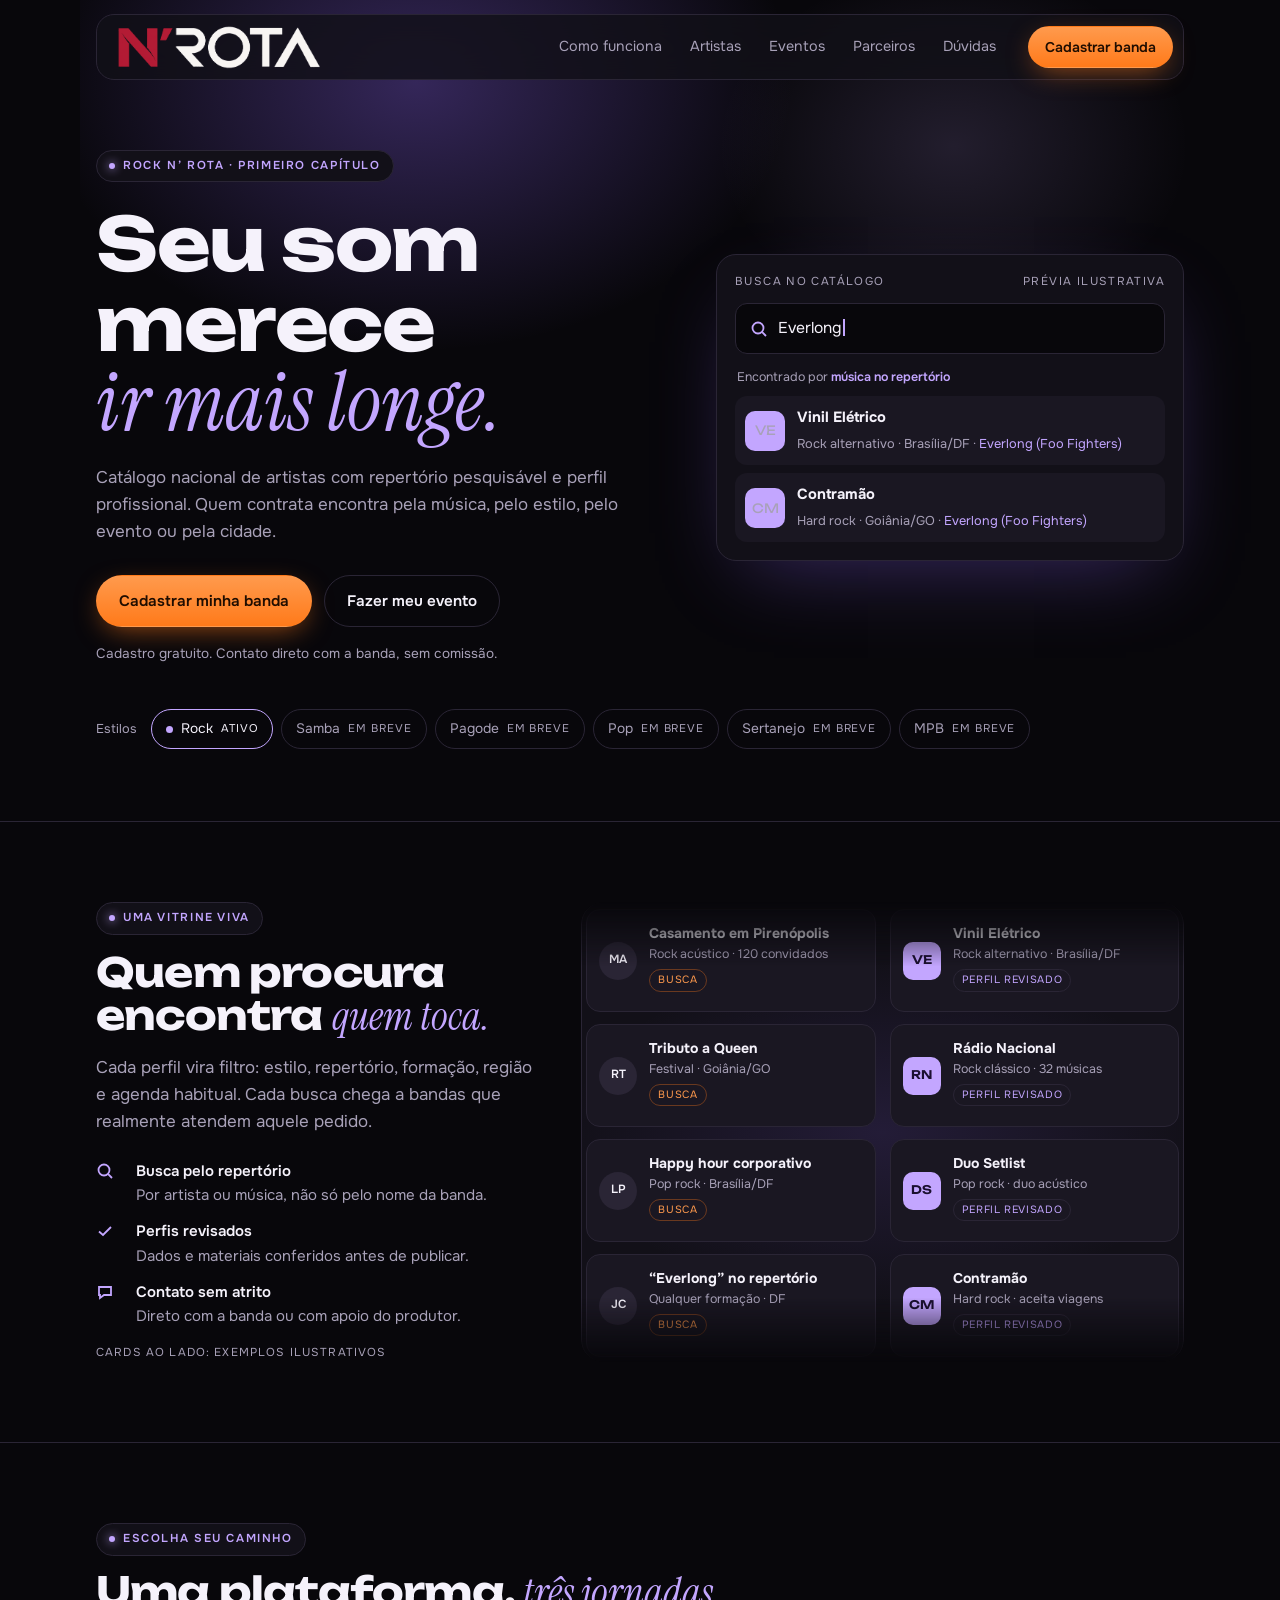
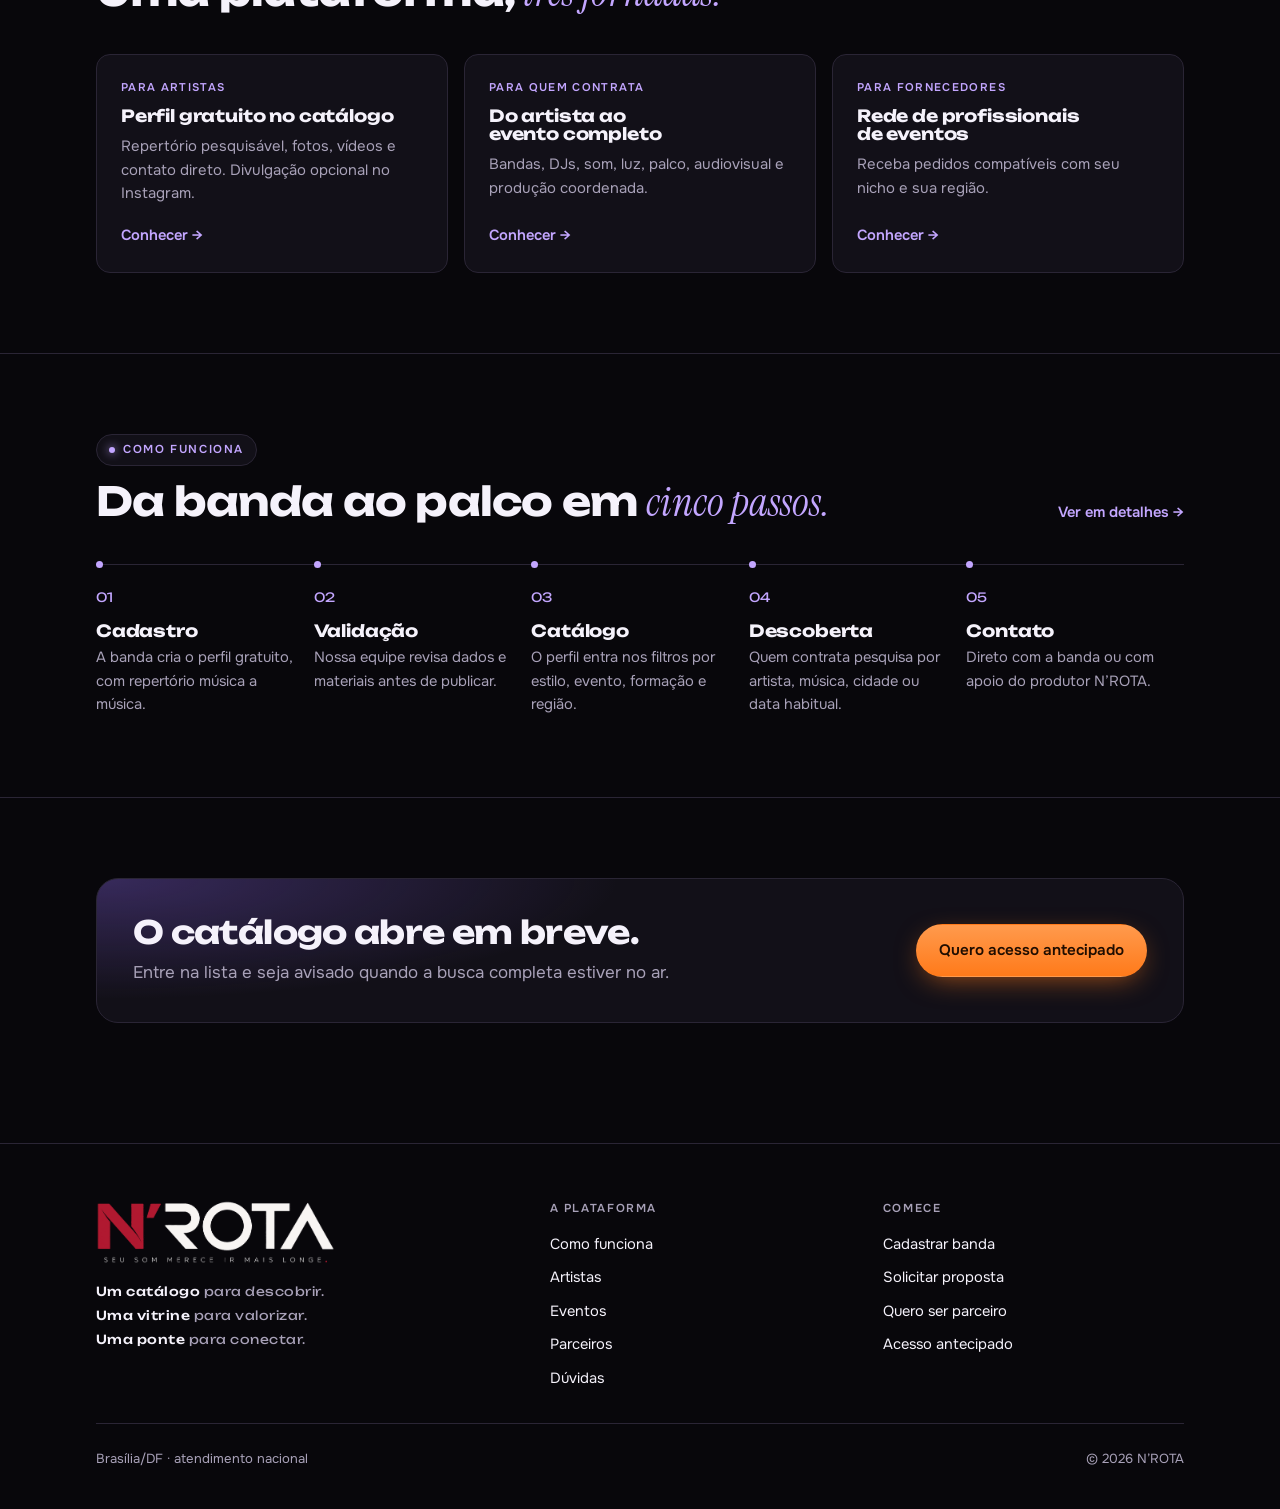
==== index.html @ 8c27c116 "Site N'ROTA - Fase 1: landing page, páginas de conteúdo e formulários Co-Authored-By: Claude Opus 5." ====
<!doctype html>
<html lang="pt-BR">
<head>
<meta charset="utf-8">
<meta name="viewport" content="width=device-width,initial-scale=1,viewport-fit=cover">
<title>N’ROTA</title>
<meta name="claude:viewport-fit-sides" content="cover">
<link rel="preconnect" href="https://fonts.googleapis.com"><link rel="preconnect" href="https://fonts.gstatic.com" crossorigin><link rel="stylesheet" href="https://fonts.googleapis.com/css2?family=Unbounded:wght@500;700&family=Instrument+Serif:ital@1&family=Onest:wght@400;500;600&display=swap">
<link rel="stylesheet" href="assets/nrota.css">
</head>
<body data-page="inicio">
<n-header></n-header>
<main>
<section class="hero wrap">
  <div class="hero-grid">
    <div>
      <span class="eyebrow"><i></i>Rock N’ Rota · primeiro capítulo</span>
      <h1>Seu som merece <em class="acc">ir mais longe.</em></h1>
      <p class="lead">Catálogo nacional de artistas com repertório pesquisável e perfil profissional. Quem contrata encontra pela música, pelo estilo, pelo evento ou pela cidade.</p>
      <div class="ctas"><a class="btn btn-o" href="cadastro-banda.html">Cadastrar minha banda</a><a class="btn btn-g" href="solicitar-proposta.html">Fazer meu evento</a></div>
      <p class="fine">Cadastro gratuito. Contato direto com a banda, sem comissão.</p>
    </div>
    <div class="search-card" data-search-demo aria-label="Prévia ilustrativa da busca">
      <div class="sc-top"><span>Busca no catálogo</span><span>Prévia ilustrativa</span></div>
      <div class="sc-field"><svg width="18" height="18" viewBox="0 0 18 18" fill="none" stroke="currentColor" stroke-width="1.8"><path d="m12.2 12.2 3.8 3.8"/><circle cx="8" cy="8" r="5.5"/></svg><span><span data-q></span><span class="caret"></span></span></div>
      <p class="sc-kind">Encontrado por <b data-k></b></p>
      <ul class="sc-list" data-r></ul>
    </div>
  </div>
  <div class="genres">
    <span class="lbl">Estilos</span>
    <span class="chip on">Rock <small>ativo</small></span>
    <a class="chip" href="acesso-antecipado.html#samba">Samba <small>em breve</small></a><a class="chip" href="acesso-antecipado.html#pagode">Pagode <small>em breve</small></a><a class="chip" href="acesso-antecipado.html#pop">Pop <small>em breve</small></a><a class="chip" href="acesso-antecipado.html#sertanejo">Sertanejo <small>em breve</small></a><a class="chip" href="acesso-antecipado.html#mpb">MPB <small>em breve</small></a>
  </div>
</section>

<section class="s">
  <div class="wrap flow">
    <div class="flow-txt">
      <span class="eyebrow"><i></i>Uma vitrine viva</span>
      <h2>Quem procura encontra <em class="acc">quem toca.</em></h2>
      <p class="lead">Cada perfil vira filtro: estilo, repertório, formação, região e agenda habitual. Cada busca chega a bandas que realmente atendem aquele pedido.</p>
      <ul class="ticks">
        <li><svg width="18" height="18" viewBox="0 0 18 18" fill="none" stroke="currentColor" stroke-width="1.8"><path d="m12.2 12.2 3.8 3.8"/><circle cx="8" cy="8" r="5.5"/></svg><span><b>Busca pelo repertório</b>Por artista ou música, não só pelo nome da banda.</span></li>
        <li><svg width="18" height="18" viewBox="0 0 18 18" fill="none" stroke="currentColor" stroke-width="1.8"><path d="M3 9.5 7 13l8-8"/></svg><span><b>Perfis revisados</b>Dados e materiais conferidos antes de publicar.</span></li>
        <li><svg width="18" height="18" viewBox="0 0 18 18" fill="none" stroke="currentColor" stroke-width="1.8"><path d="M3 4h12v8H8l-4 3v-3H3z"/></svg><span><b>Contato sem atrito</b>Direto com a banda ou com apoio do produtor.</span></li>
      </ul>
      <span class="tag-note">Cards ao lado: exemplos ilustrativos</span>
    </div>
    <div class="stage" aria-label="Exemplos ilustrativos de buscas e perfis">
      <div class="lane"><div class="lane-track" data-lane="ask"></div></div>
      <div class="lane rev"><div class="lane-track" data-lane="art"></div></div>
    </div>
  </div>
</section>

<section class="s"><div class="wrap"><div class="s-head"><span class="eyebrow"><i></i>Escolha seu caminho</span><h2>Uma plataforma, <em class='acc'>três jornadas.</em></h2></div><div class="grid g3">
  <a class="box" href="artistas.html"><span class="k">Para artistas</span><h3>Perfil gratuito no catálogo</h3><p>Repertório pesquisável, fotos, vídeos e contato direto. Divulgação opcional no Instagram.</p><span class="more">Conhecer →</span></a>
  <a class="box" href="eventos.html"><span class="k">Para quem contrata</span><h3>Do artista ao evento completo</h3><p>Bandas, DJs, som, luz, palco, audiovisual e produção coordenada.</p><span class="more">Conhecer →</span></a>
  <a class="box" href="parceiros.html"><span class="k">Para fornecedores</span><h3>Rede de profissionais de eventos</h3><p>Receba pedidos compatíveis com seu nicho e sua região.</p><span class="more">Conhecer →</span></a>
</div></div></section>

<section class="s"><div class="wrap"><div class="s-head row"><div style="display:grid;gap:14px"><span class="eyebrow"><i></i>Como funciona</span><h2>Da banda ao palco em <em class='acc'>cinco passos.</em></h2></div><a class="more" href="como-funciona.html">Ver em detalhes →</a></div><ol class="steps " style="counter-reset:st 0"><li><h3>Cadastro</h3><p>A banda cria o perfil gratuito, com repertório música a música.</p></li><li><h3>Validação</h3><p>Nossa equipe revisa dados e materiais antes de publicar.</p></li><li><h3>Catálogo</h3><p>O perfil entra nos filtros por estilo, evento, formação e região.</p></li><li><h3>Descoberta</h3><p>Quem contrata pesquisa por artista, música, cidade ou data habitual.</p></li><li><h3>Contato</h3><p>Direto com a banda ou com apoio do produtor N’ROTA.</p></li></ol></div></section>

<section class="s"><div class="wrap"><div class="band"><div><h2>O catálogo abre em breve.</h2><p class="lead">Entre na lista e seja avisado quando a busca completa estiver no ar.</p></div><a class="btn btn-o" href="acesso-antecipado.html">Quero acesso antecipado</a></div></div></section>
</main>
<n-footer></n-footer>
<script src="assets/site.js"></script>
</body>
</html>
---- assets/nrota.css ----
/* Layout: palco escuro com foco lilás; faixa única de 1120px; páginas de formulário em duas colunas (roteiro fixo + cartão) */
:root{
  --bg:#08070b; --surface:#121018; --surface-2:#1a1722; --line:#2a2535;
  --fg:#f5f2fb; --muted:#a8a1b8; --lilac:#c3a6ff; --lilac-deep:#7d5ad9; --lilac-ink:#1b1030;
  --orange:#ff7a1a; --orange-hi:#ff9a4d; --orange-ink:#1f0d00;
  --danger:#ff8a9a;
  --f-display:"Unbounded","Arial Black",system-ui,sans-serif;
  --f-accent:"Instrument Serif",Georgia,"Times New Roman",serif;
  --f-body:"Onest",system-ui,-apple-system,"Segoe UI",sans-serif;
  --r:14px; --wrap:1120px;
  color-scheme:dark;
}
*{box-sizing:border-box}
[hidden]{display:none!important}
html{scroll-behavior:smooth;scroll-padding-top:110px}
body{margin:0;background:var(--bg);color:var(--fg);font:16px/1.6 var(--f-body);-webkit-font-smoothing:antialiased;overflow-x:hidden}
body::before{content:"";position:fixed;inset:0 0 auto;height:env(safe-area-inset-top,0px);z-index:60;background:var(--bg)}
img{max-width:100%}
a{color:inherit}
button{font:inherit;color:inherit;cursor:pointer}
:focus-visible{outline:2px solid var(--lilac);outline-offset:3px;border-radius:6px}
.wrap{max-width:var(--wrap);margin:0 auto;padding-left:max(16px,env(safe-area-inset-left,0px));padding-right:max(16px,env(safe-area-inset-right,0px))}
h1,h2,h3{font-family:var(--f-display);font-weight:700;letter-spacing:-.02em;line-height:1.08;text-wrap:balance;margin:0}
h1{font-size:clamp(2.1rem,5.2vw,3.6rem)}
h2{font-size:clamp(1.6rem,3.4vw,2.5rem)}
h3{font-size:1.05rem;letter-spacing:-.01em}
p{margin:0}
em.acc{font-family:var(--f-accent);font-style:italic;font-weight:400;color:var(--lilac);letter-spacing:0}
.eyebrow{justify-self:start;max-width:100%;display:inline-flex;align-items:center;gap:8px;font-size:.72rem;font-weight:600;letter-spacing:.14em;text-transform:uppercase;color:var(--lilac);border:1px solid var(--line);background:var(--surface);padding:6px 12px;border-radius:99px}
.eyebrow i{width:6px;height:6px;border-radius:50%;background:var(--lilac);box-shadow:0 0 10px var(--lilac)}
.lead{color:var(--muted);font-size:1.06rem;max-width:60ch}
.muted{color:var(--muted)}

.btn{display:inline-flex;align-items:center;justify-content:center;gap:8px;border-radius:99px;padding:13px 22px;font-weight:600;font-size:.95rem;text-decoration:none;border:1px solid transparent;transition:transform .15s,background .15s,border-color .15s,box-shadow .15s}
.btn:hover{transform:translateY(-1px)}
.btn:disabled{opacity:.6;transform:none}
.btn-p{background:var(--lilac);color:var(--lilac-ink)}
.btn-p:hover{background:#d4bfff}
.btn-o{background:linear-gradient(180deg,var(--orange-hi),var(--orange));color:var(--orange-ink);box-shadow:0 8px 28px -8px rgba(255,122,26,.65)}
.btn-o:hover{box-shadow:0 10px 34px -6px rgba(255,122,26,.8)}
.btn-g{border-color:var(--line);background:transparent;color:var(--fg)}
.btn-g:hover{border-color:var(--lilac)}
.btn-sm{padding:9px 16px;font-size:.88rem}
.ctas{display:flex;flex-wrap:wrap;gap:12px}
.more{color:var(--lilac);font-weight:600;text-decoration:none;font-size:.92rem}
.more:hover{text-decoration:underline}

/* cabeçalho e rodapé */
n-header{display:block;position:sticky;top:env(safe-area-inset-top,0px);z-index:50;padding-block:14px}
n-footer{display:block}
.nav-in{position:relative;display:flex;align-items:center;gap:20px;background:rgba(18,16,24,.82);backdrop-filter:blur(14px);-webkit-backdrop-filter:blur(14px);border:1px solid var(--line);border-radius:18px;padding:10px 10px 10px 20px}
.logo{display:block;flex:none;line-height:0}
.logo img{height:44px;width:auto}
.nav-in ul{display:flex;gap:4px;list-style:none;margin:0 0 0 auto;padding:0}
.nav-in ul a{display:block;padding:8px 12px;border-radius:10px;font-size:.9rem;color:var(--muted);text-decoration:none}
.nav-in ul a:hover,.nav-in ul a[aria-current=page]{color:var(--fg);background:var(--surface-2)}
.menu-btn{display:none;margin-left:auto;background:none;border:1px solid var(--line);border-radius:10px;width:40px;height:40px}
@media (max-width:900px){
  .nav-in ul{display:none;position:absolute;left:0;right:0;top:calc(100% + 8px);flex-direction:column;background:var(--surface);border:1px solid var(--line);border-radius:16px;padding:8px}
  n-header.open .nav-in ul{display:flex}
  .nav-in ul a{padding:12px}
  .menu-btn{display:grid;place-items:center}
  .nav-in>.btn{display:none}
  .nav-in ul .only-m{display:block}
}
.nav-in ul .only-m{display:none}
@media (max-width:480px){.logo img{height:34px}}

footer.site{border-top:1px solid var(--line);padding-block:56px 40px;margin-top:40px}
.foot{display:grid;grid-template-columns:1.4fr 1fr 1fr;gap:32px}
.foot .logo img{height:64px}
.foot .tri{font-family:var(--f-display);font-size:.78rem;line-height:1.9;letter-spacing:.04em;color:var(--muted);margin-top:16px}
.foot .tri b{color:var(--fg);font-weight:500}
.foot h4{margin:0 0 12px;font-size:.72rem;letter-spacing:.14em;text-transform:uppercase;color:var(--muted);font-weight:600}
.foot ul{list-style:none;margin:0;padding:0;display:grid;gap:8px}
.foot ul a{text-decoration:none;color:var(--fg);font-size:.92rem}
.foot ul a:hover{color:var(--lilac)}
.foot-base{grid-column:1/-1;display:flex;justify-content:space-between;gap:16px;flex-wrap:wrap;padding-top:24px;border-top:1px solid var(--line);font-size:.82rem;color:var(--muted)}
@media (max-width:760px){.foot{grid-template-columns:1fr 1fr}.foot>div:first-child{grid-column:1/-1}}

/* abertura */
.hero,.page-hero{position:relative;isolation:isolate}
.hero{padding-block:56px 72px}
.page-hero{padding-block:48px 64px}
.hero::before,.page-hero::before{content:"";position:absolute;inset:-140px 0 auto;height:640px;z-index:-1;background:radial-gradient(48% 60% at 30% 20%,rgba(125,90,217,.38),transparent 70%),radial-gradient(30% 40% at 78% 30%,rgba(195,166,255,.14),transparent 70%);pointer-events:none}
.page-hero .wrap{display:grid;gap:20px}
.page-hero .ctas{margin-top:8px}
.hero-grid{display:grid;grid-template-columns:1.1fr .9fr;gap:48px;align-items:center}
.hero h1{font-size:clamp(2.4rem,6.4vw,4.6rem);margin:22px 0}
.hero h1 em{display:block;font-size:1.12em;line-height:.95}
.hero .ctas{margin-top:30px}
.hero .fine{margin-top:16px;font-size:.85rem;color:var(--muted)}
@media (max-width:900px){.hero-grid{grid-template-columns:1fr}}

.search-card{background:var(--surface);border:1px solid var(--line);border-radius:20px;padding:18px;box-shadow:0 30px 80px -30px rgba(125,90,217,.45);min-width:0}
.sc-top{display:flex;justify-content:space-between;align-items:center;font-size:.72rem;letter-spacing:.12em;text-transform:uppercase;color:var(--muted);margin-bottom:12px}
.sc-field{display:flex;align-items:center;gap:10px;background:var(--bg);border:1px solid var(--line);border-radius:12px;padding:12px 14px;font-size:.98rem}
.sc-field svg{flex:none;color:var(--lilac)}
.caret{display:inline-block;width:2px;height:1.1em;background:var(--lilac);vertical-align:-3px;margin-left:2px;animation:blink 1s steps(1) infinite}
@keyframes blink{50%{opacity:0}}
.sc-kind{margin:14px 2px 8px;font-size:.78rem;color:var(--muted)}
.sc-kind b{color:var(--lilac);font-weight:600}
.sc-list{display:grid;gap:8px;list-style:none;margin:0;padding:0}
.sc-list li{display:grid;grid-template-columns:40px 1fr;gap:12px;align-items:center;padding:10px;border-radius:12px;background:var(--surface-2)}
.sc-av{width:40px;height:40px;border-radius:10px;display:grid;place-items:center;font-family:var(--f-display);font-size:.8rem;color:var(--lilac-ink);background:var(--lilac)}
.sc-list strong{display:block;font-size:.92rem}
.sc-list span{font-size:.8rem;color:var(--muted)}
.sc-list mark{background:none;color:var(--lilac)}

.genres{display:flex;flex-wrap:wrap;gap:8px;margin-top:44px;align-items:center}
.genres .lbl{font-size:.8rem;color:var(--muted);margin-right:6px}
.chip{display:inline-flex;align-items:center;gap:8px;padding:8px 14px;border-radius:99px;border:1px solid var(--line);font-size:.86rem;color:var(--muted);text-decoration:none}
.chip.on{border-color:var(--lilac);color:var(--fg)}
.chip.on::before{content:"";width:7px;height:7px;border-radius:50%;background:var(--lilac)}
.chip small{font-size:.7rem;text-transform:uppercase;letter-spacing:.08em}
a.chip:hover{border-color:var(--lilac);color:var(--fg)}

/* vitrine em movimento */
.flow{display:grid;grid-template-columns:.85fr 1.15fr;gap:40px;align-items:center}
.flow-txt{display:grid;gap:16px;align-content:start;min-width:0}
.ticks{list-style:none;margin:8px 0 0;padding:0;display:grid;gap:12px}
.ticks li{display:grid;grid-template-columns:28px 1fr;gap:12px;align-items:start;color:var(--muted);font-size:.94rem}
.ticks li b{display:block;color:var(--fg);font-weight:600}
.ticks li svg{color:var(--lilac);margin-top:3px}
.stage{position:relative;display:grid;grid-template-columns:1fr 1fr;gap:14px;height:460px;overflow:hidden;padding:0 4px;border-radius:22px;border:1px solid var(--line);background:radial-gradient(70% 50% at 50% 50%,rgba(125,90,217,.16),transparent 75%),var(--surface);-webkit-mask-image:linear-gradient(transparent,#000 14%,#000 86%,transparent);mask-image:linear-gradient(transparent,#000 14%,#000 86%,transparent);min-width:0}
.lane{min-width:0}
.lane-track{display:grid;gap:12px;padding-block:6px;animation:lane 34s linear infinite}
.lane.rev .lane-track{animation-direction:reverse;animation-duration:40s}
.stage:hover .lane-track{animation-play-state:paused}
@keyframes lane{to{transform:translateY(-50%)}}
.card{display:grid;grid-template-columns:38px 1fr;gap:12px;align-items:center;padding:12px;border-radius:14px;background:var(--surface-2);border:1px solid var(--line);min-width:0}
.card .av{width:38px;height:38px;border-radius:50%;display:grid;place-items:center;font-size:.74rem;font-weight:600;background:var(--line);color:var(--fg)}
.card.art .av{border-radius:10px;background:var(--lilac);color:var(--lilac-ink);font-family:var(--f-display)}
.card strong{display:block;font-size:.88rem;white-space:nowrap;overflow:hidden;text-overflow:ellipsis}
.card span{display:block;font-size:.78rem;color:var(--muted);white-space:nowrap;overflow:hidden;text-overflow:ellipsis}
.card .pill{display:inline-block;margin-top:4px;font-size:.66rem;letter-spacing:.06em;text-transform:uppercase;padding:2px 8px;border-radius:99px;border:1px solid var(--line);color:var(--lilac)}
.card.ask .pill{color:var(--orange-hi);border-color:rgba(255,122,26,.35)}
.tag-note{font-size:.72rem;letter-spacing:.1em;text-transform:uppercase;color:var(--muted)}
@media (max-width:900px){.flow{grid-template-columns:1fr}.stage{height:400px}}
@media (max-width:480px){.stage{grid-template-columns:1fr}.lane.rev{display:none}}

/* seções */
section.s{padding-block:80px;border-top:1px solid var(--line)}
.s-head{display:grid;gap:14px;margin-bottom:40px;max-width:720px}
.s-head.row{max-width:none;grid-template-columns:1fr auto;align-items:end;gap:24px}
@media (max-width:700px){.s-head.row{grid-template-columns:1fr}}
.grid{display:grid;gap:16px}
.g2{grid-template-columns:repeat(2,1fr)}
.g3{grid-template-columns:repeat(3,1fr)}
.g4{grid-template-columns:repeat(4,1fr)}
@media (max-width:900px){.g3,.g4{grid-template-columns:1fr 1fr}}
@media (max-width:600px){.g2,.g3,.g4{grid-template-columns:1fr}}
.box{display:flex;flex-direction:column;gap:10px;padding:24px;border:1px solid var(--line);border-radius:var(--r);background:var(--surface);min-width:0}
.box p,.box li{color:var(--muted);font-size:.93rem}
.box .k{font-size:.7rem;letter-spacing:.12em;text-transform:uppercase;color:var(--lilac);font-weight:600}
.box.top{border-radius:0 0 var(--r) var(--r);border-width:2px 0 0;border-color:var(--lilac)}
.box.dash{border-style:dashed;background:transparent}
.box ul{margin:4px 0 0;padding:0;list-style:none;display:grid;gap:6px}
.box ul li{padding-left:16px;position:relative}
.box ul li::before{content:"";position:absolute;left:0;top:.66em;width:6px;height:1px;background:var(--lilac)}
a.box{text-decoration:none;transition:border-color .2s,transform .2s}
a.box:hover{border-color:var(--lilac);transform:translateY(-2px)}
a.box .more{margin-top:auto;padding-top:8px}
.box h3 small{display:block;margin-top:6px;font-family:var(--f-body);font-weight:600;font-size:.74rem;letter-spacing:.08em;text-transform:uppercase;color:var(--lilac)}

.steps{display:grid;grid-template-columns:repeat(5,1fr);list-style:none;margin:0;padding:0;counter-reset:st}
.steps.s4{grid-template-columns:repeat(4,1fr)}
.steps li{position:relative;padding:22px 20px 0 0;border-top:1px solid var(--line);counter-increment:st}
.steps li::before{content:counter(st,decimal-leading-zero);display:block;font-family:var(--f-display);font-size:.8rem;color:var(--lilac);margin-bottom:14px}
.steps li::after{content:"";position:absolute;top:-4px;left:0;width:7px;height:7px;border-radius:50%;background:var(--lilac)}
.steps p{color:var(--muted);font-size:.92rem;margin-top:6px}
@media (max-width:900px){.steps,.steps.s4{grid-template-columns:1fr 1fr;row-gap:28px}}
@media (max-width:480px){.steps,.steps.s4{grid-template-columns:1fr}}

.plan .price{font-family:var(--f-display);font-size:1.5rem;color:var(--lilac)}
.plan .price small{font-family:var(--f-body);font-size:.8rem;color:var(--muted);font-weight:400}
.plan.hl{border-color:var(--orange);background:linear-gradient(180deg,rgba(255,122,26,.12),var(--surface) 55%)}
.plan.hl .price{color:var(--orange-hi)}
.plan .btn{margin-top:auto;align-self:flex-start}

.rule{margin-top:24px;padding:16px 20px;border-left:2px solid var(--lilac);background:var(--surface);border-radius:0 var(--r) var(--r) 0;color:var(--muted);font-size:.94rem}
.rule strong{color:var(--fg);font-weight:600}
.example{font-family:var(--f-display);font-size:.82rem;line-height:1.8;color:var(--fg)}
.example span{color:var(--lilac)}

.band{display:flex;align-items:center;justify-content:space-between;gap:24px;flex-wrap:wrap;padding:36px;border-radius:22px;background:radial-gradient(80% 140% at 0% 0%,rgba(125,90,217,.35),transparent 60%),var(--surface);border:1px solid var(--line)}
.band h2{font-size:clamp(1.4rem,3vw,2rem)}
.band>div{display:grid;gap:10px;max-width:560px}

.faq{display:grid;gap:10px;max-width:820px}
.faq-group{display:grid;gap:14px;margin-bottom:40px}
.faq-group h2{font-size:1.2rem}
.faq details{border:1px solid var(--line);border-radius:var(--r);background:var(--surface)}
.faq summary{list-style:none;cursor:pointer;padding:18px 52px 18px 20px;font-weight:600;position:relative}
.faq summary::-webkit-details-marker{display:none}
.faq summary::after{content:"+";position:absolute;right:20px;top:14px;font-size:1.4rem;color:var(--lilac);transition:transform .2s}
.faq details[open] summary::after{transform:rotate(45deg)}
.faq details p{padding:0 20px 18px;color:var(--muted)}
.faq details p a{color:var(--lilac)}
.toc{display:flex;flex-wrap:wrap;gap:8px}

/* páginas de formulário */
.form-page{display:grid;grid-template-columns:300px minmax(0,1fr);gap:40px;align-items:start;padding-block:32px 40px}
.form-aside{position:sticky;top:120px;display:grid;gap:16px}
.form-aside h1{font-size:clamp(1.7rem,3.4vw,2.3rem)}
.steplist{list-style:none;margin:8px 0 0;padding:0;display:grid;gap:2px;counter-reset:fs}
.steplist li{counter-increment:fs}
.steplist button{display:grid;grid-template-columns:26px 1fr;gap:10px;align-items:center;width:100%;text-align:left;background:none;border:0;padding:7px 8px;border-radius:10px;color:var(--muted);font-size:.9rem}
.steplist button::before{content:counter(fs);width:24px;height:24px;border-radius:50%;display:grid;place-items:center;font-size:.72rem;font-weight:600;border:1px solid var(--line)}
.steplist .done button{color:var(--fg)}
.steplist .done button::before{content:"✓";background:var(--surface-2);color:var(--lilac);border-color:var(--lilac)}
.steplist .cur button{color:var(--fg);background:var(--surface)}
.steplist .cur button::before{background:var(--lilac);color:var(--lilac-ink);border-color:var(--lilac)}
.steplist button:disabled{cursor:default}
.aside-note{font-size:.84rem;color:var(--muted);padding:12px 14px;border:1px solid var(--line);border-radius:12px}
.form-card{border:1px solid var(--line);border-radius:20px;background:rgba(18,16,24,.6);min-width:0}
.form-card .prog{display:none;gap:8px;padding:18px 24px 0}
.prog-bar{display:flex;gap:4px}
.prog-bar i{flex:1;height:3px;border-radius:2px;background:var(--line)}
.prog-bar i.d{background:var(--lilac)}
.prog-txt{font-size:.82rem;color:var(--muted);display:flex;justify-content:space-between;gap:12px}
.prog-txt b{color:var(--fg);font-weight:600}
.f-body{padding:28px}
.f-foot{position:sticky;bottom:env(safe-area-inset-bottom,0px);display:flex;gap:10px;align-items:center;padding:14px 28px;border-top:1px solid var(--line);background:var(--surface);border-radius:0 0 20px 20px}
.f-foot .save{font-size:.78rem;color:var(--muted)}
.f-foot .act{display:flex;gap:8px;margin-left:auto}
@media (max-width:900px){
  .form-page{grid-template-columns:1fr;gap:20px}
  .form-aside{position:static}
  .steplist,.aside-note{display:none}
  .form-card .prog{display:grid}
  .f-body{padding:22px 18px}
  .f-foot{padding:12px 18px}
}
.draft{display:flex;justify-content:space-between;gap:12px;align-items:center;padding:10px 14px;border-radius:10px;background:var(--surface-2);font-size:.85rem;color:var(--muted);margin-bottom:18px}
.draft button{background:none;border:0;color:var(--lilac);font-weight:600;padding:0}
.stp{border:0;margin:0;padding:0;min-width:0}
.stp legend{padding:0;margin-bottom:6px}
.step-intro{color:var(--muted);margin-bottom:22px}
.fields{display:grid;grid-template-columns:1fr 1fr;gap:18px 16px}
.fld{grid-column:span 2;display:grid;gap:7px;min-width:0}
.fld.half{grid-column:span 1}
@media (max-width:560px){.fld.half{grid-column:span 2}}
.fld>label,.fld>.lb{font-size:.88rem;font-weight:600;display:flex;gap:8px;align-items:center;flex-wrap:wrap}
.req{color:var(--lilac)}
.badge{font-size:.66rem;font-weight:600;letter-spacing:.08em;text-transform:uppercase;padding:2px 7px;border-radius:99px;border:1px solid var(--line);color:var(--muted)}
.hint{font-size:.8rem;color:var(--muted)}
.err{font-size:.8rem;color:var(--danger)}
.err:empty{display:none}
input[type=text],input[type=email],input[type=tel],input[type=number],input[type=date],input[type=time],select,textarea{width:100%;background:var(--surface);border:1px solid var(--line);border-radius:10px;padding:11px 13px;font:inherit;font-size:.95rem;color:var(--fg)}
textarea{min-height:92px;resize:vertical}
input::placeholder,textarea::placeholder{color:#6f687f}
input:focus,select:focus,textarea:focus{outline:none;border-color:var(--lilac);box-shadow:0 0 0 3px rgba(195,166,255,.18)}
.fld.bad input,.fld.bad select,.fld.bad textarea,.fld.bad .opts,.fld.bad .tags{border-color:var(--danger)}
.opts{display:flex;flex-wrap:wrap;gap:8px;border:1px solid transparent;border-radius:12px}
.opt{position:relative}
.opt input{position:absolute;opacity:0;inset:0;cursor:pointer;margin:0}
.opt span{display:inline-block;padding:8px 14px;border-radius:99px;border:1px solid var(--line);font-size:.88rem;color:var(--muted);transition:all .15s}
.opt input:checked+span{background:var(--lilac);border-color:var(--lilac);color:var(--lilac-ink);font-weight:600}
.opt input:focus-visible+span{outline:2px solid var(--lilac);outline-offset:2px}
.check{display:grid;grid-template-columns:20px 1fr;gap:12px;align-items:start;padding:14px;border:1px solid var(--line);border-radius:12px;background:var(--surface);font-size:.9rem;cursor:pointer}
.check input{width:18px;height:18px;margin:2px 0 0;accent-color:var(--lilac)}
.check small{display:block;color:var(--muted);font-size:.8rem;margin-top:4px}
.note{grid-column:span 2;padding:12px 16px;border-left:2px solid var(--lilac);background:var(--surface);border-radius:0 10px 10px 0;font-size:.88rem;color:var(--muted)}
.sub{grid-column:span 2;font-family:var(--f-display);font-size:.78rem;letter-spacing:.1em;text-transform:uppercase;color:var(--lilac);padding-top:6px}
.multi{display:grid;grid-template-columns:1fr 1fr;gap:10px}
@media (max-width:560px){.multi{grid-template-columns:1fr}}
.tags{display:flex;flex-wrap:wrap;gap:6px;padding:8px;background:var(--surface);border:1px solid var(--line);border-radius:10px}
.tags input{flex:1;min-width:140px;border:0!important;background:none!important;box-shadow:none!important;padding:6px!important}
.tag{display:inline-flex;align-items:center;gap:6px;padding:5px 6px 5px 12px;border-radius:99px;background:var(--surface-2);border:1px solid var(--line);font-size:.85rem}
.tag button{border:0;background:none;color:var(--muted);width:20px;height:20px;border-radius:50%;line-height:1}
.rows{display:grid;gap:8px}
.row{display:grid;grid-template-columns:1.3fr 1.2fr .8fr 1fr 36px;gap:8px;align-items:center}
.row-h{font-size:.74rem;color:var(--muted);text-transform:uppercase;letter-spacing:.08em}
.row .rm{width:36px;height:40px;border-radius:10px;border:1px solid var(--line);background:none;color:var(--muted)}
.add{justify-self:start;background:none;border:1px dashed var(--line);border-radius:10px;padding:9px 14px;color:var(--lilac);font-weight:600;font-size:.88rem}
@media (max-width:620px){.row{grid-template-columns:1fr 1fr;padding:10px;border:1px solid var(--line);border-radius:12px}.row .rm{grid-column:span 2;width:100%;height:34px}.row-h{display:none}}
input[type=file]{width:100%;font-size:.86rem;color:var(--muted);padding:12px;border:1px dashed var(--line);border-radius:10px;background:var(--surface)}
input[type=file]::file-selector-button{font:inherit;font-weight:600;margin-right:12px;border:0;border-radius:99px;padding:7px 14px;background:var(--surface-2);color:var(--fg);cursor:pointer}
.done{display:grid;gap:16px;justify-items:start;padding-block:12px}
.done .ico{width:56px;height:56px;border-radius:16px;display:grid;place-items:center;background:var(--lilac);color:var(--lilac-ink)}
.done p{color:var(--muted);max-width:52ch}
.proto{font-family:var(--f-display);font-size:.85rem;padding:8px 12px;border-radius:10px;background:var(--surface);border:1px solid var(--line)}
@media (prefers-reduced-motion:reduce){*{animation:none!important;transition:none!important}html{scroll-behavior:auto}}
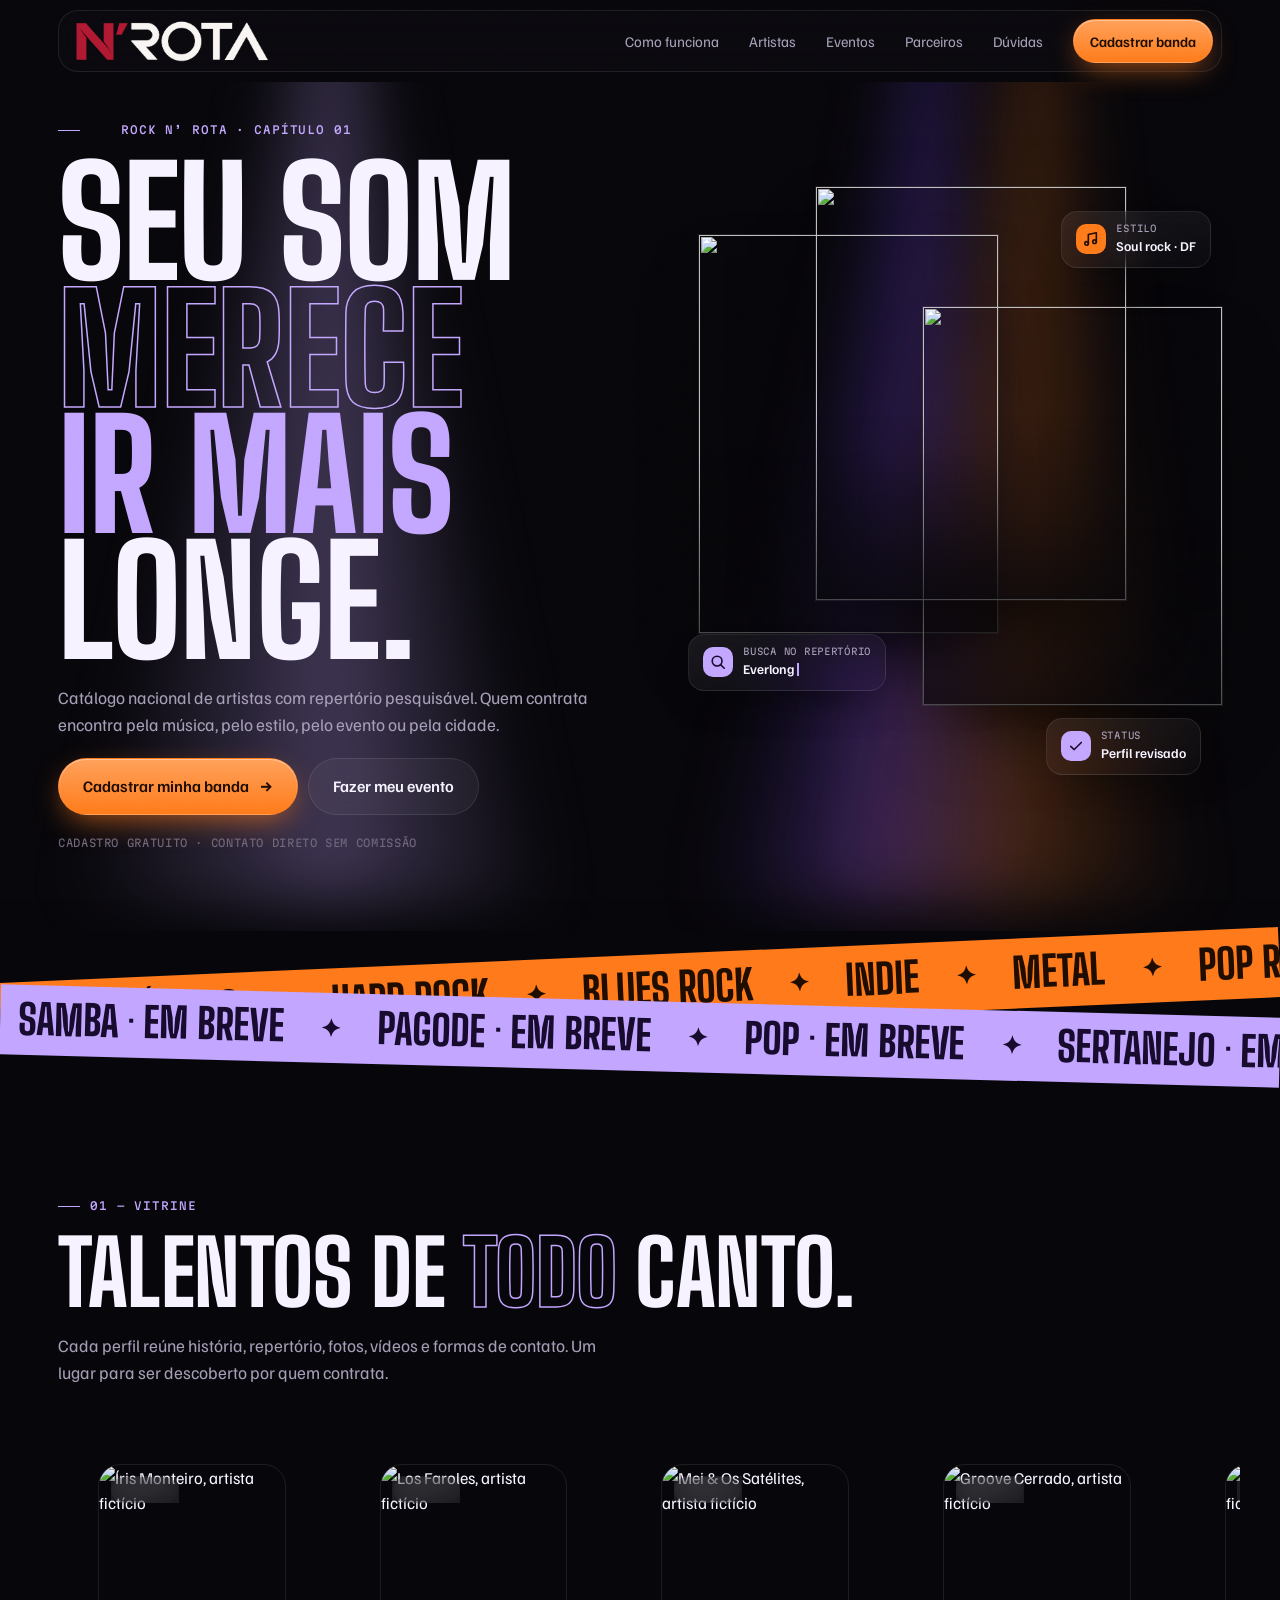
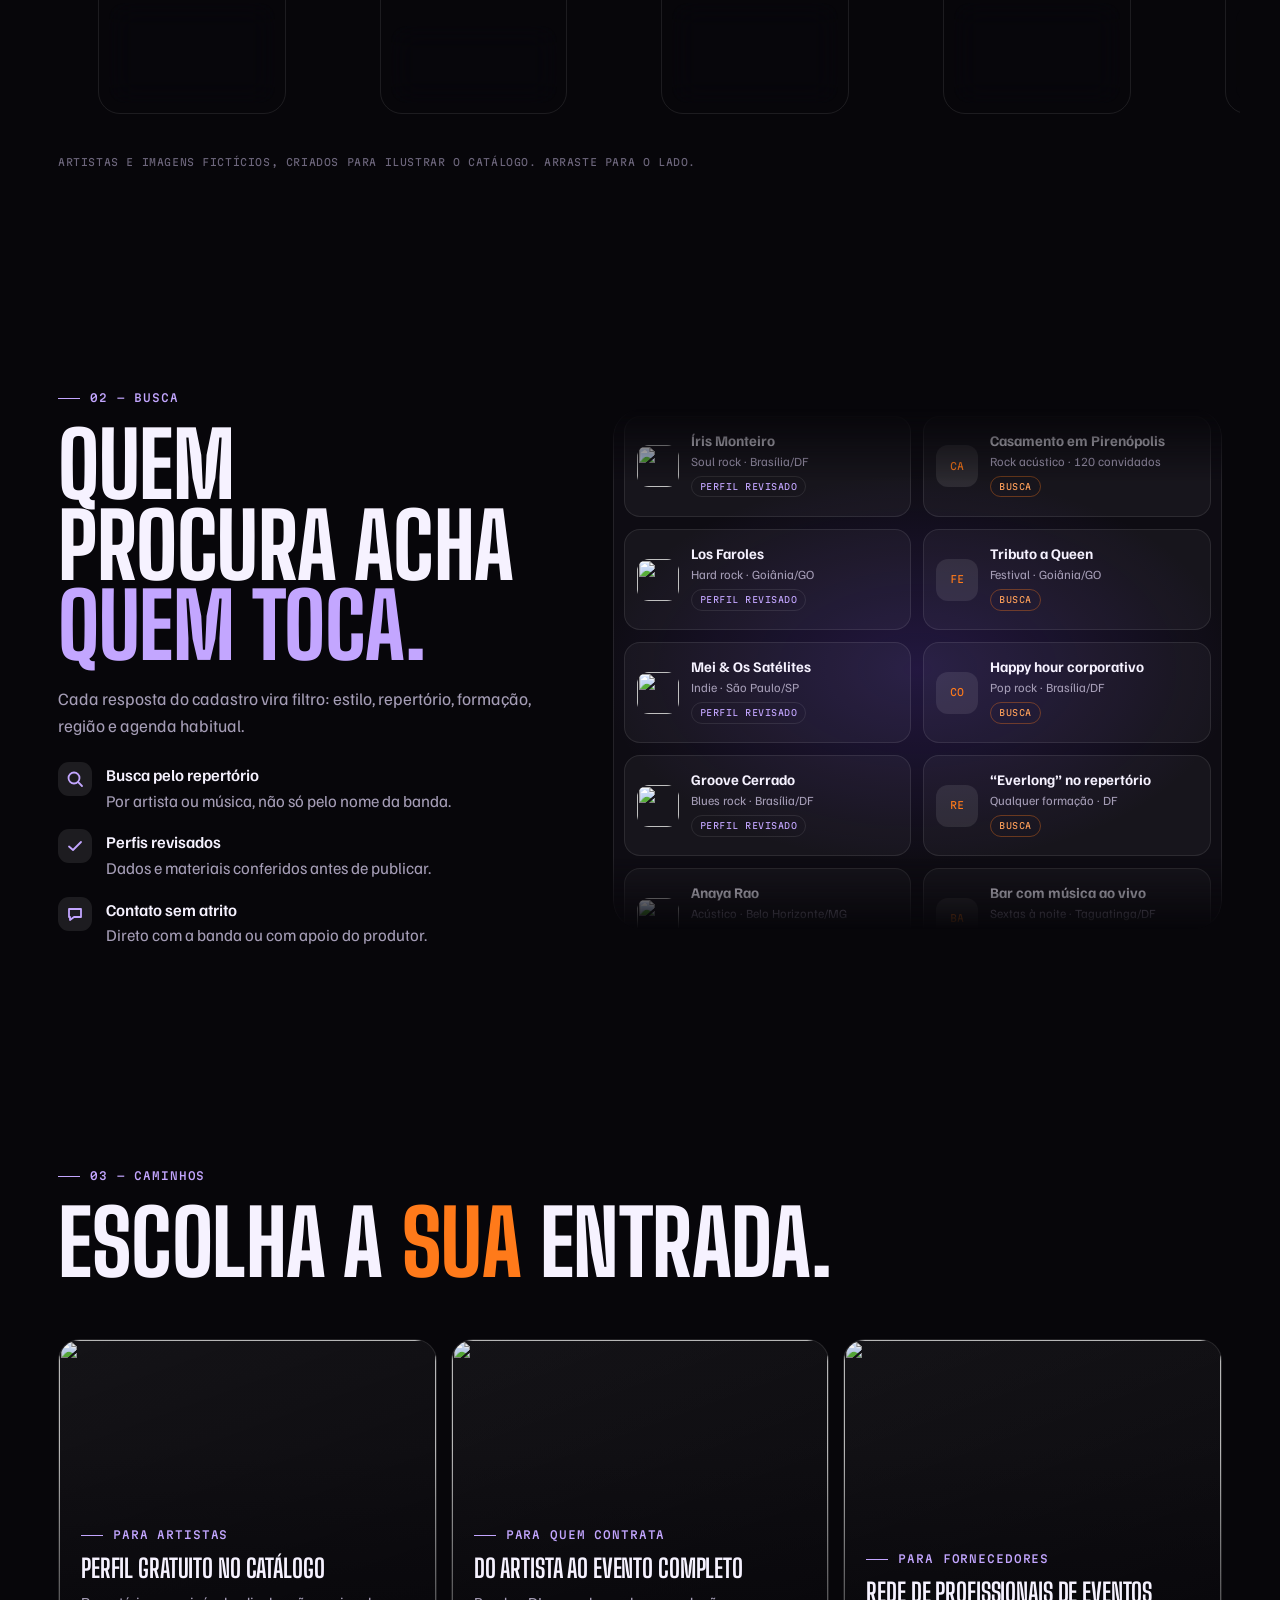
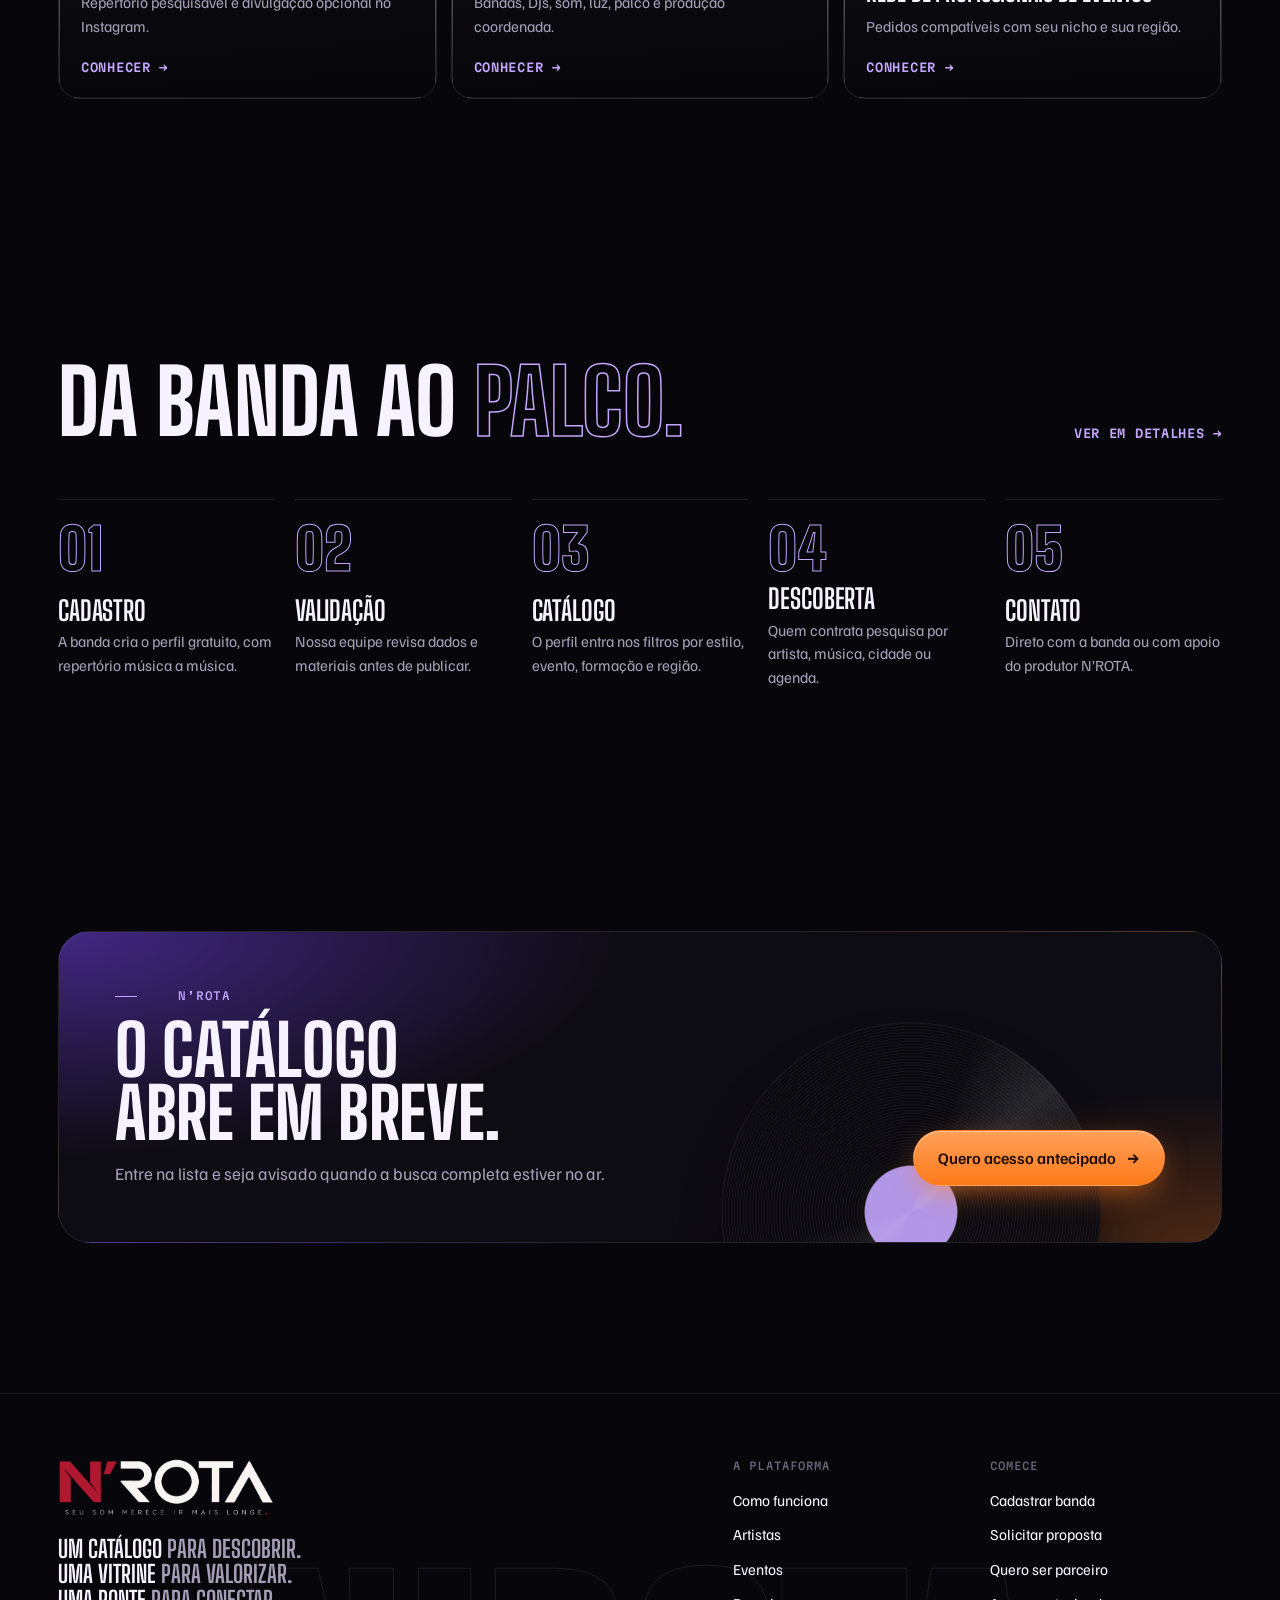
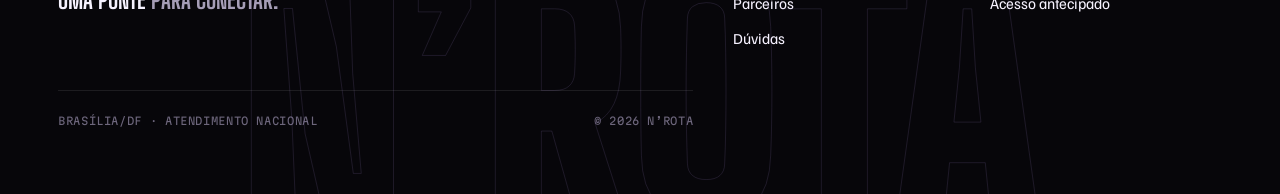
==== commit 46b31848: "Redesign: tipografia de cartaz, pilha 3D de fotos, faixas animadas, vidro e foco no celular Imagens " ====
--- a/index.html
+++ b/index.html
@@ -5,64 +5,68 @@
 <meta name="viewport" content="width=device-width,initial-scale=1,viewport-fit=cover">
 <title>N’ROTA</title>
 <meta name="claude:viewport-fit-sides" content="cover">
-<link rel="preconnect" href="https://fonts.googleapis.com"><link rel="preconnect" href="https://fonts.gstatic.com" crossorigin><link rel="stylesheet" href="https://fonts.googleapis.com/css2?family=Unbounded:wght@500;700&family=Instrument+Serif:ital@1&family=Onest:wght@400;500;600&display=swap">
+<meta name="theme-color" content="#07060a">
+<meta name="description" content="N’ROTA: catálogo, divulgação e contratação musical. Cadastro gratuito para artistas.">
+<link rel="preconnect" href="https://fonts.googleapis.com"><link rel="preconnect" href="https://fonts.gstatic.com" crossorigin><link rel="stylesheet" href="https://fonts.googleapis.com/css2?family=Big+Shoulders+Display:wght@700;800;900&family=Familjen+Grotesk:wght@400;500;600&family=Martian+Mono:wght@400;500&display=swap">
 <link rel="stylesheet" href="assets/nrota.css">
 </head>
 <body data-page="inicio">
 <n-header></n-header>
 <main>
-<section class="hero wrap">
-  <div class="hero-grid">
-    <div>
-      <span class="eyebrow"><i></i>Rock N’ Rota · primeiro capítulo</span>
-      <h1>Seu som merece <em class="acc">ir mais longe.</em></h1>
-      <p class="lead">Catálogo nacional de artistas com repertório pesquisável e perfil profissional. Quem contrata encontra pela música, pelo estilo, pelo evento ou pela cidade.</p>
-      <div class="ctas"><a class="btn btn-o" href="cadastro-banda.html">Cadastrar minha banda</a><a class="btn btn-g" href="solicitar-proposta.html">Fazer meu evento</a></div>
-      <p class="fine">Cadastro gratuito. Contato direto com a banda, sem comissão.</p>
+<section class="hero">
+  <div class="beams" aria-hidden="true"><span class="beam b1"></span><span class="beam b2"></span><span class="beam b3"></span></div>
+  <div class="wrap hero-grid">
+    <div class="hero-copy">
+      <span class="label"><span class="eq" aria-hidden="true"><i></i><i></i><i></i><i></i></span> Rock N’ Rota · capítulo 01</span>
+      <h1><span>Seu som</span><span class="stroke">merece</span><span class="lil">ir mais</span><span>longe.</span></h1>
+      <p class="lead">Catálogo nacional de artistas com repertório pesquisável. Quem contrata encontra pela música, pelo estilo, pelo evento ou pela cidade.</p>
+      <div class="ctas"><a class="btn btn-o" href="cadastro-banda.html">Cadastrar minha banda <span class=arr>→</span></a><a class="btn btn-g" href="solicitar-proposta.html">Fazer meu evento</a></div>
+      <p class="fine">Cadastro gratuito · contato direto sem comissão</p>
     </div>
-    <div class="search-card" data-search-demo aria-label="Prévia ilustrativa da busca">
-      <div class="sc-top"><span>Busca no catálogo</span><span>Prévia ilustrativa</span></div>
-      <div class="sc-field"><svg width="18" height="18" viewBox="0 0 18 18" fill="none" stroke="currentColor" stroke-width="1.8"><path d="m12.2 12.2 3.8 3.8"/><circle cx="8" cy="8" r="5.5"/></svg><span><span data-q></span><span class="caret"></span></span></div>
-      <p class="sc-kind">Encontrado por <b data-k></b></p>
-      <ul class="sc-list" data-r></ul>
-    </div>
-  </div>
-  <div class="genres">
-    <span class="lbl">Estilos</span>
-    <span class="chip on">Rock <small>ativo</small></span>
-    <a class="chip" href="acesso-antecipado.html#samba">Samba <small>em breve</small></a><a class="chip" href="acesso-antecipado.html#pagode">Pagode <small>em breve</small></a><a class="chip" href="acesso-antecipado.html#pop">Pop <small>em breve</small></a><a class="chip" href="acesso-antecipado.html#sertanejo">Sertanejo <small>em breve</small></a><a class="chip" href="acesso-antecipado.html#mpb">MPB <small>em breve</small></a>
-  </div>
-</section>
-
-<section class="s">
-  <div class="wrap flow">
-    <div class="flow-txt">
-      <span class="eyebrow"><i></i>Uma vitrine viva</span>
-      <h2>Quem procura encontra <em class="acc">quem toca.</em></h2>
-      <p class="lead">Cada perfil vira filtro: estilo, repertório, formação, região e agenda habitual. Cada busca chega a bandas que realmente atendem aquele pedido.</p>
-      <ul class="ticks">
-        <li><svg width="18" height="18" viewBox="0 0 18 18" fill="none" stroke="currentColor" stroke-width="1.8"><path d="m12.2 12.2 3.8 3.8"/><circle cx="8" cy="8" r="5.5"/></svg><span><b>Busca pelo repertório</b>Por artista ou música, não só pelo nome da banda.</span></li>
-        <li><svg width="18" height="18" viewBox="0 0 18 18" fill="none" stroke="currentColor" stroke-width="1.8"><path d="M3 9.5 7 13l8-8"/></svg><span><b>Perfis revisados</b>Dados e materiais conferidos antes de publicar.</span></li>
-        <li><svg width="18" height="18" viewBox="0 0 18 18" fill="none" stroke="currentColor" stroke-width="1.8"><path d="M3 4h12v8H8l-4 3v-3H3z"/></svg><span><b>Contato sem atrito</b>Direto com a banda ou com apoio do produtor.</span></li>
-      </ul>
-      <span class="tag-note">Cards ao lado: exemplos ilustrativos</span>
-    </div>
-    <div class="stage" aria-label="Exemplos ilustrativos de buscas e perfis">
-      <div class="lane"><div class="lane-track" data-lane="ask"></div></div>
-      <div class="lane rev"><div class="lane-track" data-lane="art"></div></div>
+    <div class="deck" aria-label="Artistas fictícios ilustrativos">
+      <div class="ph p1"><img data-img="artista-guitarrista" alt="" fetchpriority="high"></div>
+      <div class="ph p2"><img data-img="artista-cantora" alt="" fetchpriority="high"></div>
+      <div class="ph p3"><img data-img="artista-baterista" alt="" fetchpriority="high"></div>
+      <div class="chip-f glass c1"><span class="dot"><svg width="16" height="16" viewBox="0 0 18 18" fill="none" stroke="currentColor" stroke-width="1.8" stroke-linecap="round" stroke-linejoin="round"><circle cx="8" cy="8" r="5.5"/><path d="m12.2 12.2 3.8 3.8"/></svg></span><div><small>Busca no repertório</small><strong data-typer>Everlong</strong><span class="caret"></span></div></div>
+      <div class="chip-f glass c2"><span class="dot"><svg width="16" height="16" viewBox="0 0 18 18" fill="none" stroke="currentColor" stroke-width="1.8" stroke-linecap="round" stroke-linejoin="round"><path d="M6 14V4l9-2v10"/><circle cx="4" cy="14" r="2"/><circle cx="13" cy="12" r="2"/></svg></span><div><small>Estilo</small><strong>Soul rock · DF</strong></div></div>
+      <div class="chip-f glass c3"><span class="dot"><svg width="16" height="16" viewBox="0 0 18 18" fill="none" stroke="currentColor" stroke-width="1.8" stroke-linecap="round" stroke-linejoin="round"><path d="M3 9.5 7 13l8-8"/></svg></span><div><small>Status</small><strong>Perfil revisado</strong></div></div>
     </div>
   </div>
 </section>
 
-<section class="s"><div class="wrap"><div class="s-head"><span class="eyebrow"><i></i>Escolha seu caminho</span><h2>Uma plataforma, <em class='acc'>três jornadas.</em></h2></div><div class="grid g3">
-  <a class="box" href="artistas.html"><span class="k">Para artistas</span><h3>Perfil gratuito no catálogo</h3><p>Repertório pesquisável, fotos, vídeos e contato direto. Divulgação opcional no Instagram.</p><span class="more">Conhecer →</span></a>
-  <a class="box" href="eventos.html"><span class="k">Para quem contrata</span><h3>Do artista ao evento completo</h3><p>Bandas, DJs, som, luz, palco, audiovisual e produção coordenada.</p><span class="more">Conhecer →</span></a>
-  <a class="box" href="parceiros.html"><span class="k">Para fornecedores</span><h3>Rede de profissionais de eventos</h3><p>Receba pedidos compatíveis com seu nicho e sua região.</p><span class="more">Conhecer →</span></a>
+<div class="tickers"><div class="ticker t-org" aria-hidden="true"><div class="track"><span>Rock clássico</span><span>Hard rock</span><span>Blues rock</span><span>Indie</span><span>Metal</span><span>Pop rock</span><span>Punk rock</span><span>Rock clássico</span><span>Hard rock</span><span>Blues rock</span><span>Indie</span><span>Metal</span><span>Pop rock</span><span>Punk rock</span></div></div>
+<div class="ticker t-lil alt" aria-hidden="true"><div class="track"><span>Samba · em breve</span><span>Pagode · em breve</span><span>Pop · em breve</span><span>Sertanejo · em breve</span><span>MPB · em breve</span><span>Rock · ativo</span><span>Samba · em breve</span><span>Pagode · em breve</span><span>Pop · em breve</span><span>Sertanejo · em breve</span><span>MPB · em breve</span><span>Rock · ativo</span></div></div></div>
+
+<section class="s"><div class="wrap"><div class="s-head"><span class="label" data-reveal>01 — Vitrine</span><h2 data-reveal style="--d:1">Talentos de <span class='stroke'>todo</span> canto.</h2><p class="lead" data-reveal style="--d:2">Cada perfil reúne história, repertório, fotos, vídeos e formas de contato. Um lugar para ser descoberto por quem contrata.</p></div><div class="reel"><figure class="artist" data-reveal style="--d:0"><img data-img="artista-cantora" alt="Íris Monteiro, artista fictício" loading="lazy"><span class="tag glass">Exemplo</span><figcaption class="glass"><strong>Íris Monteiro</strong><span>Soul rock · Brasília/DF</span></figcaption></figure><figure class="artist" data-reveal style="--d:1"><img data-img="artista-guitarrista" alt="Los Faroles, artista fictício" loading="lazy"><span class="tag glass">Exemplo</span><figcaption class="glass"><strong>Los Faroles</strong><span>Hard rock · Goiânia/GO</span></figcaption></figure><figure class="artist" data-reveal style="--d:2"><img data-img="artista-baterista" alt="Mei & Os Satélites, artista fictício" loading="lazy"><span class="tag glass">Exemplo</span><figcaption class="glass"><strong>Mei & Os Satélites</strong><span>Indie · São Paulo/SP</span></figcaption></figure><figure class="artist" data-reveal style="--d:3"><img data-img="artista-baixista" alt="Groove Cerrado, artista fictício" loading="lazy"><span class="tag glass">Exemplo</span><figcaption class="glass"><strong>Groove Cerrado</strong><span>Blues rock · Brasília/DF</span></figcaption></figure><figure class="artist" data-reveal style="--d:0"><img data-img="artista-violao" alt="Anaya Rao, artista fictício" loading="lazy"><span class="tag glass">Exemplo</span><figcaption class="glass"><strong>Anaya Rao</strong><span>Acústico · Belo Horizonte/MG</span></figcaption></figure><figure class="artist" data-reveal style="--d:1"><img data-img="artista-vocalista" alt="Contramão, artista fictício" loading="lazy"><span class="tag glass">Exemplo</span><figcaption class="glass"><strong>Contramão</strong><span>Rock nacional · Brasília/DF</span></figcaption></figure><figure class="artist" data-reveal style="--d:2"><img data-img="artista-tecladista" alt="Vera Prisma, artista fictício" loading="lazy"><span class="tag glass">Exemplo</span><figcaption class="glass"><strong>Vera Prisma</strong><span>Synth rock · Curitiba/PR</span></figcaption></figure></div><p class="reel-note">Artistas e imagens fictícios, criados para ilustrar o catálogo. Arraste para o lado.</p></div></section>
+
+<section class="s">
+  <div class="wrap flow">
+    <div style="display:grid;gap:18px;align-content:start">
+      <span class="label" data-reveal>02 — Busca</span>
+      <h2 data-reveal style="--d:1">Quem procura acha <span class="lil">quem toca.</span></h2>
+      <p class="lead" data-reveal style="--d:2">Cada resposta do cadastro vira filtro: estilo, repertório, formação, região e agenda habitual.</p>
+      <ul class="ticks" data-reveal style="--d:3">
+        <li><span class="ico"><svg width="18" height="18" viewBox="0 0 18 18" fill="none" stroke="currentColor" stroke-width="1.8" stroke-linecap="round" stroke-linejoin="round"><circle cx="8" cy="8" r="5.5"/><path d="m12.2 12.2 3.8 3.8"/></svg></span><span><b>Busca pelo repertório</b>Por artista ou música, não só pelo nome da banda.</span></li>
+        <li><span class="ico"><svg width="18" height="18" viewBox="0 0 18 18" fill="none" stroke="currentColor" stroke-width="1.8" stroke-linecap="round" stroke-linejoin="round"><path d="M3 9.5 7 13l8-8"/></svg></span><span><b>Perfis revisados</b>Dados e materiais conferidos antes de publicar.</span></li>
+        <li><span class="ico"><svg width="18" height="18" viewBox="0 0 18 18" fill="none" stroke="currentColor" stroke-width="1.8" stroke-linecap="round" stroke-linejoin="round"><path d="M3 4h12v8H8l-4 3v-3H3z"/></svg></span><span><b>Contato sem atrito</b>Direto com a banda ou com apoio do produtor.</span></li>
+      </ul>
+    </div>
+    <div class="stage" aria-label="Exemplos ilustrativos de buscas e perfis">
+      <div class="lane"><div class="lane-track" data-lane="art"></div></div>
+      <div class="lane rev"><div class="lane-track" data-lane="ask"></div></div>
+    </div>
+  </div>
+</section>
+
+<section class="s"><div class="wrap"><div class="s-head"><span class="label" data-reveal>03 — Caminhos</span><h2 data-reveal style="--d:1">Escolha a <span class='org'>sua</span> entrada.</h2></div><div class="snap fit">
+  <a class="card photo" href="artistas.html" data-reveal><img data-img="artista-baixista" alt="" loading="lazy"><div class="in"><span class="label">Para artistas</span><h3>Perfil gratuito no catálogo</h3><p>Repertório pesquisável e divulgação opcional no Instagram.</p><span class="more">Conhecer →</span></div></a>
+  <a class="card photo" href="eventos.html" data-reveal style="--d:1"><img data-img="palco-banda" alt="" loading="lazy"><div class="in"><span class="label">Para quem contrata</span><h3>Do artista ao evento completo</h3><p>Bandas, DJs, som, luz, palco e produção coordenada.</p><span class="more">Conhecer →</span></div></a>
+  <a class="card photo" href="parceiros.html" data-reveal style="--d:2"><img data-img="artista-tecladista" alt="" loading="lazy"><div class="in"><span class="label">Para fornecedores</span><h3>Rede de profissionais de eventos</h3><p>Pedidos compatíveis com seu nicho e sua região.</p><span class="more">Conhecer →</span></div></a>
 </div></div></section>
 
-<section class="s"><div class="wrap"><div class="s-head row"><div style="display:grid;gap:14px"><span class="eyebrow"><i></i>Como funciona</span><h2>Da banda ao palco em <em class='acc'>cinco passos.</em></h2></div><a class="more" href="como-funciona.html">Ver em detalhes →</a></div><ol class="steps " style="counter-reset:st 0"><li><h3>Cadastro</h3><p>A banda cria o perfil gratuito, com repertório música a música.</p></li><li><h3>Validação</h3><p>Nossa equipe revisa dados e materiais antes de publicar.</p></li><li><h3>Catálogo</h3><p>O perfil entra nos filtros por estilo, evento, formação e região.</p></li><li><h3>Descoberta</h3><p>Quem contrata pesquisa por artista, música, cidade ou data habitual.</p></li><li><h3>Contato</h3><p>Direto com a banda ou com apoio do produtor N’ROTA.</p></li></ol></div></section>
+<section class="s"><div class="wrap"><div class="s-head row"><div style="display:grid;gap:18px"><span class="label" data-reveal>04 — Como funciona</span><h2 data-reveal style="--d:1">Da banda ao <span class='stroke'>palco.</span></h2></div><a class="more" href="como-funciona.html">Ver em detalhes →</a></div><ol class="steps " style="counter-reset:st 0"><li data-reveal style="--d:0"><div><h3>Cadastro</h3><p>A banda cria o perfil gratuito, com repertório música a música.</p></div></li><li data-reveal style="--d:1"><div><h3>Validação</h3><p>Nossa equipe revisa dados e materiais antes de publicar.</p></div></li><li data-reveal style="--d:2"><div><h3>Catálogo</h3><p>O perfil entra nos filtros por estilo, evento, formação e região.</p></div></li><li data-reveal style="--d:3"><div><h3>Descoberta</h3><p>Quem contrata pesquisa por artista, música, cidade ou agenda.</p></div></li><li data-reveal style="--d:4"><div><h3>Contato</h3><p>Direto com a banda ou com apoio do produtor N’ROTA.</p></div></li></ol></div></section>
 
-<section class="s"><div class="wrap"><div class="band"><div><h2>O catálogo abre em breve.</h2><p class="lead">Entre na lista e seja avisado quando a busca completa estiver no ar.</p></div><a class="btn btn-o" href="acesso-antecipado.html">Quero acesso antecipado</a></div></div></section>
+<section class="s"><div class="wrap"><div class="band" data-reveal><div><span class="label"><span class="eq" aria-hidden="true"><i></i><i></i><i></i><i></i></span> N’ROTA</span><h2>O catálogo abre em breve.</h2><p class="lead">Entre na lista e seja avisado quando a busca completa estiver no ar.</p></div><div class="ctas"><a class="btn btn-o" href="acesso-antecipado.html">Quero acesso antecipado <span class=arr>→</span></a></div><span class="vinyl" aria-hidden="true"></span></div></div></section>
 </main>
 <n-footer></n-footer>
 <script src="assets/site.js"></script>
--- a/assets/nrota.css
+++ b/assets/nrota.css
@@ -1,284 +1,393 @@
-/* Layout: palco escuro com foco lilás; faixa única de 1120px; páginas de formulário em duas colunas (roteiro fixo + cartão) */
+/* Direção: cartaz de show. Tipo condensado gigante, luz de palco lilás/laranja, fotos em pilha 3D, vidro discreto. Mobile primeiro. */
 :root{
-  --bg:#08070b; --surface:#121018; --surface-2:#1a1722; --line:#2a2535;
-  --fg:#f5f2fb; --muted:#a8a1b8; --lilac:#c3a6ff; --lilac-deep:#7d5ad9; --lilac-ink:#1b1030;
-  --orange:#ff7a1a; --orange-hi:#ff9a4d; --orange-ink:#1f0d00;
-  --danger:#ff8a9a;
-  --f-display:"Unbounded","Arial Black",system-ui,sans-serif;
-  --f-accent:"Instrument Serif",Georgia,"Times New Roman",serif;
-  --f-body:"Onest",system-ui,-apple-system,"Segoe UI",sans-serif;
-  --r:14px; --wrap:1120px;
+  --bg:#07060a; --ink:#0e0c13; --glass:rgba(255,255,255,.045); --glass-hi:rgba(255,255,255,.09); --edge:rgba(255,255,255,.09);
+  --fg:#f6f2ff; --muted:#a59db6; --dim:#6d667c;
+  --lilac:#c3a6ff; --violet:#6c3fe0; --lilac-ink:#170b2e;
+  --orange:#ff7a1a; --orange-hi:#ffa05a; --orange-ink:#1f0d00;
+  --wine:#ae172e; --danger:#ff8a9a;
+  --f-display:"Big Shoulders Display","Arial Narrow","Roboto Condensed",Impact,sans-serif;
+  --f-body:"Familjen Grotesk",system-ui,-apple-system,"Segoe UI",sans-serif;
+  --f-mono:"Martian Mono",ui-monospace,"SFMono-Regular",Menlo,monospace;
+  --r:22px; --wrap:1200px; --ease:cubic-bezier(.2,.8,.2,1);
+  --gutter:max(18px,env(safe-area-inset-left,0px));
   color-scheme:dark;
 }
 *{box-sizing:border-box}
 [hidden]{display:none!important}
-html{scroll-behavior:smooth;scroll-padding-top:110px}
-body{margin:0;background:var(--bg);color:var(--fg);font:16px/1.6 var(--f-body);-webkit-font-smoothing:antialiased;overflow-x:hidden}
-body::before{content:"";position:fixed;inset:0 0 auto;height:env(safe-area-inset-top,0px);z-index:60;background:var(--bg)}
-img{max-width:100%}
+html{scroll-behavior:smooth;scroll-padding-top:96px;-webkit-text-size-adjust:100%}
+body{margin:0;background:var(--bg);color:var(--fg);font:16.5px/1.55 var(--f-body);-webkit-font-smoothing:antialiased;overflow-x:clip}
+body::before{content:"";position:fixed;inset:0 0 auto;height:env(safe-area-inset-top,0px);z-index:90;background:var(--bg)}
+body::after{content:"";position:fixed;inset:0;z-index:80;pointer-events:none;opacity:.06;mix-blend-mode:overlay;background-image:url("data:image/svg+xml,%3Csvg xmlns='http://www.w3.org/2000/svg' width='160' height='160'%3E%3Cfilter id='n'%3E%3CfeTurbulence type='fractalNoise' baseFrequency='.9' numOctaves='3' stitchTiles='stitch'/%3E%3C/filter%3E%3Crect width='100%25' height='100%25' filter='url(%23n)'/%3E%3C/svg%3E")}
+img{max-width:100%;display:block}
 a{color:inherit}
 button{font:inherit;color:inherit;cursor:pointer}
-:focus-visible{outline:2px solid var(--lilac);outline-offset:3px;border-radius:6px}
-.wrap{max-width:var(--wrap);margin:0 auto;padding-left:max(16px,env(safe-area-inset-left,0px));padding-right:max(16px,env(safe-area-inset-right,0px))}
-h1,h2,h3{font-family:var(--f-display);font-weight:700;letter-spacing:-.02em;line-height:1.08;text-wrap:balance;margin:0}
-h1{font-size:clamp(2.1rem,5.2vw,3.6rem)}
-h2{font-size:clamp(1.6rem,3.4vw,2.5rem)}
-h3{font-size:1.05rem;letter-spacing:-.01em}
+:focus-visible{outline:2px solid var(--orange);outline-offset:3px;border-radius:8px}
+::selection{background:var(--lilac);color:var(--lilac-ink)}
+.wrap{max-width:var(--wrap);margin:0 auto;padding-left:var(--gutter);padding-right:max(18px,env(safe-area-inset-right,0px))}
+h1,h2,h3{font-family:var(--f-display);font-weight:800;text-transform:uppercase;letter-spacing:-.005em;line-height:.9;text-wrap:balance;margin:0}
+h1{font-size:clamp(3.2rem,14vw,8.5rem)}
+h2{font-size:clamp(2.6rem,10vw,5.6rem)}
+h3{font-size:1.6rem;line-height:.95;font-weight:700}
 p{margin:0}
-em.acc{font-family:var(--f-accent);font-style:italic;font-weight:400;color:var(--lilac);letter-spacing:0}
-.eyebrow{justify-self:start;max-width:100%;display:inline-flex;align-items:center;gap:8px;font-size:.72rem;font-weight:600;letter-spacing:.14em;text-transform:uppercase;color:var(--lilac);border:1px solid var(--line);background:var(--surface);padding:6px 12px;border-radius:99px}
-.eyebrow i{width:6px;height:6px;border-radius:50%;background:var(--lilac);box-shadow:0 0 10px var(--lilac)}
-.lead{color:var(--muted);font-size:1.06rem;max-width:60ch}
+.lead{color:var(--muted);font-size:1.08rem;max-width:56ch}
 .muted{color:var(--muted)}
-
-.btn{display:inline-flex;align-items:center;justify-content:center;gap:8px;border-radius:99px;padding:13px 22px;font-weight:600;font-size:.95rem;text-decoration:none;border:1px solid transparent;transition:transform .15s,background .15s,border-color .15s,box-shadow .15s}
-.btn:hover{transform:translateY(-1px)}
-.btn:disabled{opacity:.6;transform:none}
+.stroke{color:transparent;-webkit-text-stroke:1.5px var(--lilac)}
+.lil{color:var(--lilac)}
+.org{color:var(--orange)}
+.label{font-family:var(--f-mono);font-size:.68rem;font-weight:500;letter-spacing:.08em;text-transform:uppercase;color:var(--lilac);display:inline-flex;align-items:center;gap:10px}
+.label b{color:var(--orange);font-weight:500}
+.label::before{content:"";width:22px;height:1px;background:currentColor}
+
+.btn{position:relative;display:inline-flex;align-items:center;justify-content:center;gap:10px;border-radius:99px;padding:15px 24px;font-weight:600;font-size:1rem;text-decoration:none;border:1px solid transparent;transition:transform .25s var(--ease),box-shadow .25s,background .2s,border-color .2s;white-space:nowrap}
+.btn:active{transform:scale(.97)}
+.btn:disabled{opacity:.6}
+.btn-o{background:linear-gradient(180deg,var(--orange-hi),var(--orange));color:var(--orange-ink);box-shadow:0 10px 30px -8px rgba(255,122,26,.7),inset 0 1px 0 rgba(255,255,255,.35)}
+.btn-o:hover{box-shadow:0 14px 40px -6px rgba(255,122,26,.85),inset 0 1px 0 rgba(255,255,255,.35);transform:translateY(-2px)}
 .btn-p{background:var(--lilac);color:var(--lilac-ink)}
-.btn-p:hover{background:#d4bfff}
-.btn-o{background:linear-gradient(180deg,var(--orange-hi),var(--orange));color:var(--orange-ink);box-shadow:0 8px 28px -8px rgba(255,122,26,.65)}
-.btn-o:hover{box-shadow:0 10px 34px -6px rgba(255,122,26,.8)}
-.btn-g{border-color:var(--line);background:transparent;color:var(--fg)}
-.btn-g:hover{border-color:var(--lilac)}
-.btn-sm{padding:9px 16px;font-size:.88rem}
-.ctas{display:flex;flex-wrap:wrap;gap:12px}
-.more{color:var(--lilac);font-weight:600;text-decoration:none;font-size:.92rem}
-.more:hover{text-decoration:underline}
-
-/* cabeçalho e rodapé */
-n-header{display:block;position:sticky;top:env(safe-area-inset-top,0px);z-index:50;padding-block:14px}
-n-footer{display:block}
-.nav-in{position:relative;display:flex;align-items:center;gap:20px;background:rgba(18,16,24,.82);backdrop-filter:blur(14px);-webkit-backdrop-filter:blur(14px);border:1px solid var(--line);border-radius:18px;padding:10px 10px 10px 20px}
+.btn-p:hover{background:#d6c3ff;transform:translateY(-2px)}
+.btn-g{background:var(--glass);border-color:var(--edge);color:var(--fg);backdrop-filter:blur(10px);-webkit-backdrop-filter:blur(10px)}
+.btn-g:hover{border-color:var(--lilac);transform:translateY(-2px)}
+.btn-sm{padding:10px 16px;font-size:.9rem}
+.btn .arr{transition:transform .25s var(--ease)}
+.btn:hover .arr{transform:translateX(4px)}
+.ctas{display:flex;flex-wrap:wrap;gap:10px}
+.more{color:var(--lilac);font-weight:600;text-decoration:none;font-family:var(--f-mono);font-size:.74rem;letter-spacing:.06em;text-transform:uppercase}
+
+.glass{background:linear-gradient(160deg,rgba(255,255,255,.08),rgba(255,255,255,.02));border:1px solid var(--edge);backdrop-filter:blur(14px) saturate(140%);-webkit-backdrop-filter:blur(14px) saturate(140%)}
+
+/* cabeçalho */
+n-header{display:block;position:sticky;top:env(safe-area-inset-top,0px);z-index:70;padding-block:10px}
+.nav-in{display:flex;align-items:center;gap:16px;border-radius:20px;padding:8px 8px 8px 16px;background:rgba(14,12,19,.62);border:1px solid var(--edge);backdrop-filter:blur(16px);-webkit-backdrop-filter:blur(16px)}
 .logo{display:block;flex:none;line-height:0}
-.logo img{height:44px;width:auto}
-.nav-in ul{display:flex;gap:4px;list-style:none;margin:0 0 0 auto;padding:0}
-.nav-in ul a{display:block;padding:8px 12px;border-radius:10px;font-size:.9rem;color:var(--muted);text-decoration:none}
-.nav-in ul a:hover,.nav-in ul a[aria-current=page]{color:var(--fg);background:var(--surface-2)}
-.menu-btn{display:none;margin-left:auto;background:none;border:1px solid var(--line);border-radius:10px;width:40px;height:40px}
-@media (max-width:900px){
-  .nav-in ul{display:none;position:absolute;left:0;right:0;top:calc(100% + 8px);flex-direction:column;background:var(--surface);border:1px solid var(--line);border-radius:16px;padding:8px}
-  n-header.open .nav-in ul{display:flex}
-  .nav-in ul a{padding:12px}
-  .menu-btn{display:grid;place-items:center}
-  .nav-in>.btn{display:none}
-  .nav-in ul .only-m{display:block}
-}
-.nav-in ul .only-m{display:none}
-@media (max-width:480px){.logo img{height:34px}}
-
-footer.site{border-top:1px solid var(--line);padding-block:56px 40px;margin-top:40px}
-.foot{display:grid;grid-template-columns:1.4fr 1fr 1fr;gap:32px}
-.foot .logo img{height:64px}
-.foot .tri{font-family:var(--f-display);font-size:.78rem;line-height:1.9;letter-spacing:.04em;color:var(--muted);margin-top:16px}
-.foot .tri b{color:var(--fg);font-weight:500}
-.foot h4{margin:0 0 12px;font-size:.72rem;letter-spacing:.14em;text-transform:uppercase;color:var(--muted);font-weight:600}
-.foot ul{list-style:none;margin:0;padding:0;display:grid;gap:8px}
-.foot ul a{text-decoration:none;color:var(--fg);font-size:.92rem}
+.logo img{height:32px;width:auto}
+.nav-links{display:none}
+.nav-in>.btn{display:none}
+.burger{margin-left:auto;width:46px;height:46px;border-radius:14px;border:1px solid var(--edge);background:var(--glass);display:grid;place-items:center}
+.burger i{display:block;width:18px;height:2px;background:var(--fg);border-radius:2px;transition:transform .3s var(--ease),opacity .2s;box-shadow:0 6px 0 var(--fg),0 -6px 0 var(--fg)}
+n-header.open .burger i{transform:rotate(45deg);box-shadow:none}
+n-header.open .burger i::after{content:"";display:block;width:18px;height:2px;background:var(--fg);transform:rotate(-90deg)}
+.menu-panel{position:fixed;inset:0;z-index:-1;padding:calc(110px + env(safe-area-inset-top,0px)) var(--gutter) calc(32px + env(safe-area-inset-bottom,0px));display:flex;flex-direction:column;gap:6px;background:radial-gradient(90% 60% at 80% 0%,rgba(108,63,224,.45),transparent 60%),rgba(7,6,10,.94);backdrop-filter:blur(18px);-webkit-backdrop-filter:blur(18px);opacity:0;visibility:hidden;transition:opacity .35s,visibility .35s}
+n-header.open .menu-panel{opacity:1;visibility:visible}
+.menu-panel a.big{font-family:var(--f-display);font-weight:800;text-transform:uppercase;font-size:clamp(2.8rem,13vw,4.4rem);line-height:.95;text-decoration:none;color:var(--fg);opacity:0;transform:translateY(26px);transition:opacity .45s var(--ease),transform .45s var(--ease),color .2s;transition-delay:calc(var(--i) * 55ms)}
+.menu-panel a.big[aria-current=page],.menu-panel a.big:hover{color:var(--lilac)}
+.menu-panel a.big span{font-family:var(--f-mono);font-size:.7rem;font-weight:400;color:var(--orange);vertical-align:top;margin-right:10px;letter-spacing:.05em}
+n-header.open .menu-panel a.big{opacity:1;transform:none}
+.menu-panel .btn{margin-top:auto}
+@media (min-width:980px){
+  .logo img{height:42px}
+  .nav-links{display:flex;gap:2px;list-style:none;margin:0 0 0 auto;padding:0}
+  .nav-links a{display:block;padding:9px 14px;border-radius:12px;font-size:.92rem;color:var(--muted);text-decoration:none;transition:color .2s,background .2s}
+  .nav-links a:hover,.nav-links a[aria-current=page]{color:var(--fg);background:var(--glass-hi)}
+  .nav-in>.btn{display:inline-flex}
+  .burger,.menu-panel{display:none}
+}
+
+/* barra fixa no celular */
+.dock{position:fixed;left:0;right:0;bottom:0;z-index:65;display:grid;grid-template-columns:1fr 1fr;gap:8px;padding:10px max(12px,env(safe-area-inset-right,0px)) calc(10px + env(safe-area-inset-bottom,0px)) max(12px,env(safe-area-inset-left,0px));background:rgba(7,6,10,.7);border-top:1px solid var(--edge);backdrop-filter:blur(16px);-webkit-backdrop-filter:blur(16px);transform:translateY(110%);transition:transform .4s var(--ease)}
+.dock .btn{padding:13px 10px;font-size:.92rem}
+body.past .dock{transform:none}
+body[data-page=form] .dock{display:none}
+@media (min-width:980px){.dock{display:none}}
+
+/* rodapé */
+footer.site{position:relative;overflow:hidden;border-top:1px solid var(--edge);padding-block:64px calc(110px + env(safe-area-inset-bottom,0px));margin-top:40px}
+.foot{display:grid;gap:40px}
+.foot .logo img{height:58px}
+.foot .tri{font-family:var(--f-display);font-weight:700;text-transform:uppercase;font-size:1.5rem;line-height:1.05;margin-top:20px;color:var(--muted)}
+.foot .tri b{color:var(--fg);font-weight:700}
+.foot-cols{display:grid;grid-template-columns:1fr 1fr;gap:24px}
+.foot h4{margin:0 0 12px;font-family:var(--f-mono);font-size:.66rem;font-weight:500;letter-spacing:.1em;text-transform:uppercase;color:var(--dim)}
+.foot ul{list-style:none;margin:0;padding:0;display:grid;gap:9px}
+.foot ul a{text-decoration:none;font-size:.95rem}
 .foot ul a:hover{color:var(--lilac)}
-.foot-base{grid-column:1/-1;display:flex;justify-content:space-between;gap:16px;flex-wrap:wrap;padding-top:24px;border-top:1px solid var(--line);font-size:.82rem;color:var(--muted)}
-@media (max-width:760px){.foot{grid-template-columns:1fr 1fr}.foot>div:first-child{grid-column:1/-1}}
+.foot-base{display:flex;justify-content:space-between;gap:12px;flex-wrap:wrap;padding-top:22px;border-top:1px solid var(--edge);font-family:var(--f-mono);font-size:.66rem;letter-spacing:.06em;text-transform:uppercase;color:var(--dim)}
+.giant{position:absolute;left:50%;bottom:-.18em;transform:translateX(-50%);font-family:var(--f-display);font-weight:900;font-size:38vw;line-height:1;color:transparent;-webkit-text-stroke:1px rgba(195,166,255,.12);pointer-events:none;white-space:nowrap}
+@media (min-width:980px){.foot{grid-template-columns:1.3fr 1fr}footer.site{padding-bottom:64px}.giant{font-size:24vw}}
 
 /* abertura */
-.hero,.page-hero{position:relative;isolation:isolate}
-.hero{padding-block:56px 72px}
-.page-hero{padding-block:48px 64px}
-.hero::before,.page-hero::before{content:"";position:absolute;inset:-140px 0 auto;height:640px;z-index:-1;background:radial-gradient(48% 60% at 30% 20%,rgba(125,90,217,.38),transparent 70%),radial-gradient(30% 40% at 78% 30%,rgba(195,166,255,.14),transparent 70%);pointer-events:none}
-.page-hero .wrap{display:grid;gap:20px}
-.page-hero .ctas{margin-top:8px}
-.hero-grid{display:grid;grid-template-columns:1.1fr .9fr;gap:48px;align-items:center}
-.hero h1{font-size:clamp(2.4rem,6.4vw,4.6rem);margin:22px 0}
-.hero h1 em{display:block;font-size:1.12em;line-height:.95}
-.hero .ctas{margin-top:30px}
-.hero .fine{margin-top:16px;font-size:.85rem;color:var(--muted)}
-@media (max-width:900px){.hero-grid{grid-template-columns:1fr}}
-
-.search-card{background:var(--surface);border:1px solid var(--line);border-radius:20px;padding:18px;box-shadow:0 30px 80px -30px rgba(125,90,217,.45);min-width:0}
-.sc-top{display:flex;justify-content:space-between;align-items:center;font-size:.72rem;letter-spacing:.12em;text-transform:uppercase;color:var(--muted);margin-bottom:12px}
-.sc-field{display:flex;align-items:center;gap:10px;background:var(--bg);border:1px solid var(--line);border-radius:12px;padding:12px 14px;font-size:.98rem}
-.sc-field svg{flex:none;color:var(--lilac)}
-.caret{display:inline-block;width:2px;height:1.1em;background:var(--lilac);vertical-align:-3px;margin-left:2px;animation:blink 1s steps(1) infinite}
+.hero{position:relative;isolation:isolate;padding-block:20px 40px;overflow:hidden}
+.beams{position:absolute;inset:-20% -30% auto;height:900px;z-index:-1;pointer-events:none}
+.beam{position:absolute;top:-10%;width:60%;height:120%;filter:blur(30px);opacity:.55;transform-origin:50% 0;mix-blend-mode:screen;animation:sweep 9s ease-in-out infinite alternate}
+.beam.b1{left:5%;background:conic-gradient(from 168deg at 50% 0,transparent 0deg,rgba(195,166,255,.55) 12deg,transparent 26deg)}
+.beam.b2{right:0;background:conic-gradient(from 172deg at 50% 0,transparent 0deg,rgba(255,122,26,.42) 10deg,transparent 22deg);animation-duration:11s;animation-delay:-3s}
+.beam.b3{left:35%;background:conic-gradient(from 175deg at 50% 0,transparent 0deg,rgba(108,63,224,.6) 9deg,transparent 18deg);animation-duration:13s}
+@keyframes sweep{from{transform:rotate(-14deg)}to{transform:rotate(14deg)}}
+.hero-grid{display:grid;gap:28px}
+.hero-copy{display:grid;gap:20px;align-content:start}
+.hero h1{font-size:clamp(3.6rem,17.5vw,9.4rem);line-height:.84}
+.hero h1 span{display:block}
+.hero .fine{font-family:var(--f-mono);font-size:.66rem;letter-spacing:.06em;text-transform:uppercase;color:var(--dim)}
+.eq{display:inline-flex;gap:3px;align-items:flex-end;height:14px}
+.eq i{width:3px;background:var(--orange);border-radius:2px;animation:eq 1s ease-in-out infinite}
+.eq i:nth-child(2){animation-delay:-.3s}.eq i:nth-child(3){animation-delay:-.6s}.eq i:nth-child(4){animation-delay:-.15s}
+@keyframes eq{0%,100%{height:3px}50%{height:14px}}
+
+.deck{position:relative;height:clamp(400px,112vw,560px);perspective:1100px;transform-style:preserve-3d}
+.deck .ph{position:absolute;width:56%;aspect-ratio:3/4;border-radius:var(--r);overflow:hidden;box-shadow:0 40px 80px -30px rgba(0,0,0,.9),0 0 0 1px var(--edge);transform-style:preserve-3d;animation:float 7s ease-in-out infinite}
+.deck .ph img{width:100%;height:100%;object-fit:cover}
+.deck .ph::after{content:"";position:absolute;inset:0;background:linear-gradient(180deg,transparent 55%,rgba(7,6,10,.65));pointer-events:none}
+.deck .p1{left:2%;top:8%;--r:-9deg;--z:-60px;animation-delay:-1s}
+.deck .p2{left:24%;top:0;width:58%;--r:3deg;--z:40px;z-index:2;animation-duration:8s}
+.deck .p3{right:0;top:20%;--r:11deg;--z:-20px;animation-delay:-3s;animation-duration:9s}
+@keyframes float{0%,100%{transform:translate3d(0,0,var(--z)) rotate(var(--r)) rotateY(calc(var(--r) * -1.4))}50%{transform:translate3d(0,-14px,var(--z)) rotate(calc(var(--r) * .8)) rotateY(calc(var(--r) * -1))}}
+.chip-f{position:absolute;z-index:3;display:flex;align-items:center;gap:10px;padding:10px 14px;border-radius:16px;font-size:.84rem;box-shadow:0 20px 40px -20px rgba(0,0,0,.8);animation:bob 6s ease-in-out infinite}
+.chip-f small{display:block;font-family:var(--f-mono);font-size:.58rem;letter-spacing:.08em;text-transform:uppercase;color:var(--muted)}
+.chip-f strong{font-weight:600}
+.chip-f .dot{width:30px;height:30px;border-radius:10px;display:grid;place-items:center;background:var(--lilac);color:var(--lilac-ink);flex:none}
+.chip-f.c1{left:0;bottom:16%}
+.chip-f.c2{right:2%;top:4%;animation-delay:-2s}
+.chip-f.c2 .dot{background:var(--orange);color:var(--orange-ink)}
+.chip-f.c3{right:4%;bottom:2%;animation-delay:-4s}
+.caret{display:inline-block;width:2px;height:1em;background:var(--lilac);vertical-align:-2px;margin-left:2px;animation:blink 1s steps(1) infinite}
 @keyframes blink{50%{opacity:0}}
-.sc-kind{margin:14px 2px 8px;font-size:.78rem;color:var(--muted)}
-.sc-kind b{color:var(--lilac);font-weight:600}
-.sc-list{display:grid;gap:8px;list-style:none;margin:0;padding:0}
-.sc-list li{display:grid;grid-template-columns:40px 1fr;gap:12px;align-items:center;padding:10px;border-radius:12px;background:var(--surface-2)}
-.sc-av{width:40px;height:40px;border-radius:10px;display:grid;place-items:center;font-family:var(--f-display);font-size:.8rem;color:var(--lilac-ink);background:var(--lilac)}
-.sc-list strong{display:block;font-size:.92rem}
-.sc-list span{font-size:.8rem;color:var(--muted)}
-.sc-list mark{background:none;color:var(--lilac)}
-
-.genres{display:flex;flex-wrap:wrap;gap:8px;margin-top:44px;align-items:center}
-.genres .lbl{font-size:.8rem;color:var(--muted);margin-right:6px}
-.chip{display:inline-flex;align-items:center;gap:8px;padding:8px 14px;border-radius:99px;border:1px solid var(--line);font-size:.86rem;color:var(--muted);text-decoration:none}
-.chip.on{border-color:var(--lilac);color:var(--fg)}
-.chip.on::before{content:"";width:7px;height:7px;border-radius:50%;background:var(--lilac)}
-.chip small{font-size:.7rem;text-transform:uppercase;letter-spacing:.08em}
-a.chip:hover{border-color:var(--lilac);color:var(--fg)}
+@keyframes bob{0%,100%{transform:translateY(0)}50%{transform:translateY(-10px)}}
+@media (min-width:980px){
+  .hero{padding-block:40px 80px}
+  .hero-grid{grid-template-columns:1.05fr .95fr;align-items:center;gap:40px}
+  .deck{height:600px}
+}
+
+/* faixas que correm */
+.tickers{overflow:hidden;padding-block:24px 8px;margin-top:-10px}
+.ticker{position:relative;z-index:2;overflow:hidden;padding-block:14px;transform:rotate(-2.5deg);margin-block:10px}
+.ticker.alt{transform:rotate(1.5deg);margin-top:-34px}
+.ticker .track{display:flex;width:max-content;animation:tick 26s linear infinite}
+.ticker.alt .track{animation-direction:reverse;animation-duration:32s}
+.ticker span{font-family:var(--f-display);font-weight:800;text-transform:uppercase;font-size:clamp(1.7rem,6vw,2.6rem);line-height:1;padding-inline:18px;white-space:nowrap;display:flex;align-items:center;gap:36px}
+.ticker span::after{content:"✦";font-size:.6em}
+.t-org{background:var(--orange);color:var(--orange-ink)}
+.t-lil{background:var(--lilac);color:var(--lilac-ink)}
+@keyframes tick{to{transform:translateX(-50%)}}
+
+/* seções */
+section.s{position:relative;padding-block:76px}
+.s-head{display:grid;gap:18px;margin-bottom:40px}
+.s-head.row{align-items:end}
+@media (min-width:980px){section.s{padding-block:110px}.s-head.row{grid-template-columns:1fr auto;gap:40px}.s-head{margin-bottom:56px}}
+
+.grid{display:grid;gap:14px}
+@media (min-width:640px){.g2,.g3,.g4{grid-template-columns:1fr 1fr}}
+@media (min-width:980px){.g3{grid-template-columns:repeat(3,1fr)}.g4{grid-template-columns:repeat(4,1fr)}}
+.snap{display:grid;grid-auto-flow:column;grid-auto-columns:82%;gap:14px;overflow-x:auto;scroll-snap-type:x mandatory;padding-bottom:8px;margin-inline:calc(var(--gutter) * -1);padding-inline:var(--gutter);scrollbar-width:none}
+.snap::-webkit-scrollbar{display:none}
+.snap>*{scroll-snap-align:start}
+@media (min-width:640px){.snap{grid-auto-columns:46%}}
+@media (min-width:980px){.snap.fit{grid-auto-flow:row;grid-template-columns:repeat(3,1fr);overflow:visible;margin-inline:0;padding-inline:0}}
+
+.card{position:relative;display:flex;flex-direction:column;gap:12px;padding:24px;border-radius:var(--r);background:linear-gradient(160deg,rgba(255,255,255,.06),rgba(255,255,255,.015));border:1px solid var(--edge);min-width:0;transition:transform .35s var(--ease),border-color .3s;transform:perspective(900px) rotateX(var(--rx,0)) rotateY(var(--ry,0))}
+.card:hover{border-color:rgba(195,166,255,.35)}
+.card p,.card li{color:var(--muted);font-size:.96rem}
+.card .label{margin-bottom:2px}
+.card ul{margin:0;padding:0;list-style:none;display:grid;gap:7px}
+.card ul li{padding-left:18px;position:relative}
+.card ul li::before{content:"";position:absolute;left:0;top:.62em;width:8px;height:2px;background:var(--orange)}
+.card h3 small{display:block;margin-top:8px;font-family:var(--f-mono);font-weight:500;font-size:.62rem;letter-spacing:.08em;color:var(--orange)}
+.card .num{font-family:var(--f-display);font-weight:900;font-size:4.2rem;line-height:.8;color:transparent;-webkit-text-stroke:1px rgba(195,166,255,.5)}
+a.card{text-decoration:none}
+a.card .more{margin-top:auto;padding-top:10px}
+.card.photo{padding:0;overflow:hidden;min-height:360px;justify-content:flex-end}
+.card.photo img{position:absolute;inset:0;width:100%;height:100%;object-fit:cover;transition:transform .8s var(--ease)}
+.card.photo:hover img{transform:scale(1.06)}
+.card.photo::before{content:"";position:absolute;inset:0;z-index:1;background:linear-gradient(180deg,rgba(7,6,10,.05) 30%,rgba(7,6,10,.92))}
+.card.photo .in{position:relative;z-index:2;display:grid;gap:10px;padding:22px}
+.card.dash{background:transparent;border-style:dashed}
+.card.hl{border-color:rgba(255,122,26,.6);background:linear-gradient(160deg,rgba(255,122,26,.16),rgba(255,255,255,.02) 60%)}
+.price{font-family:var(--f-display);font-weight:800;font-size:3rem;line-height:.9;color:var(--lilac)}
+.price small{font-family:var(--f-mono);font-weight:400;font-size:.62rem;letter-spacing:.06em;color:var(--muted);text-transform:uppercase;margin-left:6px}
+.card.hl .price{color:var(--orange-hi)}
+.card .btn{margin-top:auto;align-self:flex-start}
+
+/* artistas fictícios */
+.reel{display:grid;grid-auto-flow:column;grid-auto-columns:74%;gap:14px;overflow-x:auto;scroll-snap-type:x mandatory;padding:6px var(--gutter) 18px;margin-inline:calc(var(--gutter) * -1);scrollbar-width:none;perspective:1200px}
+.reel::-webkit-scrollbar{display:none}
+.artist{position:relative;scroll-snap-align:center;aspect-ratio:3/4;border-radius:var(--r);overflow:hidden;border:1px solid var(--edge);transform:perspective(900px) rotateX(var(--rx,0)) rotateY(var(--ry,0));transition:transform .4s var(--ease)}
+.artist img{width:100%;height:100%;object-fit:cover}
+.artist figcaption{position:absolute;left:10px;right:10px;bottom:10px;padding:14px 16px;border-radius:16px;display:grid;gap:4px}
+.artist figcaption strong{font-family:var(--f-display);font-weight:800;text-transform:uppercase;font-size:1.6rem;line-height:.9}
+.artist figcaption span{font-size:.82rem;color:var(--muted)}
+.artist .tag{position:absolute;top:12px;left:12px;font-family:var(--f-mono);font-size:.56rem;letter-spacing:.08em;text-transform:uppercase;padding:5px 9px;border-radius:99px}
+@media (min-width:640px){.reel{grid-auto-columns:40%}}
+@media (min-width:980px){.reel{grid-auto-columns:23%}}
+.reel-note{font-family:var(--f-mono);font-size:.62rem;letter-spacing:.06em;text-transform:uppercase;color:var(--dim);margin-top:6px}
 
 /* vitrine em movimento */
-.flow{display:grid;grid-template-columns:.85fr 1.15fr;gap:40px;align-items:center}
-.flow-txt{display:grid;gap:16px;align-content:start;min-width:0}
-.ticks{list-style:none;margin:8px 0 0;padding:0;display:grid;gap:12px}
-.ticks li{display:grid;grid-template-columns:28px 1fr;gap:12px;align-items:start;color:var(--muted);font-size:.94rem}
+.flow{display:grid;gap:36px}
+.ticks{list-style:none;margin:6px 0 0;padding:0;display:grid;gap:16px}
+.ticks li{display:grid;grid-template-columns:34px 1fr;gap:14px;align-items:start;color:var(--muted)}
 .ticks li b{display:block;color:var(--fg);font-weight:600}
-.ticks li svg{color:var(--lilac);margin-top:3px}
-.stage{position:relative;display:grid;grid-template-columns:1fr 1fr;gap:14px;height:460px;overflow:hidden;padding:0 4px;border-radius:22px;border:1px solid var(--line);background:radial-gradient(70% 50% at 50% 50%,rgba(125,90,217,.16),transparent 75%),var(--surface);-webkit-mask-image:linear-gradient(transparent,#000 14%,#000 86%,transparent);mask-image:linear-gradient(transparent,#000 14%,#000 86%,transparent);min-width:0}
+.ticks .ico{width:34px;height:34px;border-radius:11px;display:grid;place-items:center;background:var(--glass-hi);color:var(--lilac)}
+.stage{position:relative;display:grid;grid-template-columns:1fr;gap:12px;height:440px;overflow:hidden;padding:0 10px;border-radius:28px;border:1px solid var(--edge);background:radial-gradient(70% 50% at 50% 50%,rgba(108,63,224,.22),transparent 75%),var(--ink);-webkit-mask-image:linear-gradient(transparent,#000 14%,#000 86%,transparent);mask-image:linear-gradient(transparent,#000 14%,#000 86%,transparent)}
 .lane{min-width:0}
-.lane-track{display:grid;gap:12px;padding-block:6px;animation:lane 34s linear infinite}
-.lane.rev .lane-track{animation-direction:reverse;animation-duration:40s}
+.lane.rev{display:none}
+.lane-track{display:grid;gap:12px;padding-block:6px;animation:lane 30s linear infinite}
+.lane.rev .lane-track{animation-direction:reverse;animation-duration:38s}
 .stage:hover .lane-track{animation-play-state:paused}
 @keyframes lane{to{transform:translateY(-50%)}}
-.card{display:grid;grid-template-columns:38px 1fr;gap:12px;align-items:center;padding:12px;border-radius:14px;background:var(--surface-2);border:1px solid var(--line);min-width:0}
-.card .av{width:38px;height:38px;border-radius:50%;display:grid;place-items:center;font-size:.74rem;font-weight:600;background:var(--line);color:var(--fg)}
-.card.art .av{border-radius:10px;background:var(--lilac);color:var(--lilac-ink);font-family:var(--f-display)}
-.card strong{display:block;font-size:.88rem;white-space:nowrap;overflow:hidden;text-overflow:ellipsis}
-.card span{display:block;font-size:.78rem;color:var(--muted);white-space:nowrap;overflow:hidden;text-overflow:ellipsis}
-.card .pill{display:inline-block;margin-top:4px;font-size:.66rem;letter-spacing:.06em;text-transform:uppercase;padding:2px 8px;border-radius:99px;border:1px solid var(--line);color:var(--lilac)}
-.card.ask .pill{color:var(--orange-hi);border-color:rgba(255,122,26,.35)}
-.tag-note{font-size:.72rem;letter-spacing:.1em;text-transform:uppercase;color:var(--muted)}
-@media (max-width:900px){.flow{grid-template-columns:1fr}.stage{height:400px}}
-@media (max-width:480px){.stage{grid-template-columns:1fr}.lane.rev{display:none}}
-
-/* seções */
-section.s{padding-block:80px;border-top:1px solid var(--line)}
-.s-head{display:grid;gap:14px;margin-bottom:40px;max-width:720px}
-.s-head.row{max-width:none;grid-template-columns:1fr auto;align-items:end;gap:24px}
-@media (max-width:700px){.s-head.row{grid-template-columns:1fr}}
-.grid{display:grid;gap:16px}
-.g2{grid-template-columns:repeat(2,1fr)}
-.g3{grid-template-columns:repeat(3,1fr)}
-.g4{grid-template-columns:repeat(4,1fr)}
-@media (max-width:900px){.g3,.g4{grid-template-columns:1fr 1fr}}
-@media (max-width:600px){.g2,.g3,.g4{grid-template-columns:1fr}}
-.box{display:flex;flex-direction:column;gap:10px;padding:24px;border:1px solid var(--line);border-radius:var(--r);background:var(--surface);min-width:0}
-.box p,.box li{color:var(--muted);font-size:.93rem}
-.box .k{font-size:.7rem;letter-spacing:.12em;text-transform:uppercase;color:var(--lilac);font-weight:600}
-.box.top{border-radius:0 0 var(--r) var(--r);border-width:2px 0 0;border-color:var(--lilac)}
-.box.dash{border-style:dashed;background:transparent}
-.box ul{margin:4px 0 0;padding:0;list-style:none;display:grid;gap:6px}
-.box ul li{padding-left:16px;position:relative}
-.box ul li::before{content:"";position:absolute;left:0;top:.66em;width:6px;height:1px;background:var(--lilac)}
-a.box{text-decoration:none;transition:border-color .2s,transform .2s}
-a.box:hover{border-color:var(--lilac);transform:translateY(-2px)}
-a.box .more{margin-top:auto;padding-top:8px}
-.box h3 small{display:block;margin-top:6px;font-family:var(--f-body);font-weight:600;font-size:.74rem;letter-spacing:.08em;text-transform:uppercase;color:var(--lilac)}
-
-.steps{display:grid;grid-template-columns:repeat(5,1fr);list-style:none;margin:0;padding:0;counter-reset:st}
-.steps.s4{grid-template-columns:repeat(4,1fr)}
-.steps li{position:relative;padding:22px 20px 0 0;border-top:1px solid var(--line);counter-increment:st}
-.steps li::before{content:counter(st,decimal-leading-zero);display:block;font-family:var(--f-display);font-size:.8rem;color:var(--lilac);margin-bottom:14px}
-.steps li::after{content:"";position:absolute;top:-4px;left:0;width:7px;height:7px;border-radius:50%;background:var(--lilac)}
-.steps p{color:var(--muted);font-size:.92rem;margin-top:6px}
-@media (max-width:900px){.steps,.steps.s4{grid-template-columns:1fr 1fr;row-gap:28px}}
-@media (max-width:480px){.steps,.steps.s4{grid-template-columns:1fr}}
-
-.plan .price{font-family:var(--f-display);font-size:1.5rem;color:var(--lilac)}
-.plan .price small{font-family:var(--f-body);font-size:.8rem;color:var(--muted);font-weight:400}
-.plan.hl{border-color:var(--orange);background:linear-gradient(180deg,rgba(255,122,26,.12),var(--surface) 55%)}
-.plan.hl .price{color:var(--orange-hi)}
-.plan .btn{margin-top:auto;align-self:flex-start}
-
-.rule{margin-top:24px;padding:16px 20px;border-left:2px solid var(--lilac);background:var(--surface);border-radius:0 var(--r) var(--r) 0;color:var(--muted);font-size:.94rem}
-.rule strong{color:var(--fg);font-weight:600}
-.example{font-family:var(--f-display);font-size:.82rem;line-height:1.8;color:var(--fg)}
+.lc{display:grid;grid-template-columns:42px 1fr;gap:12px;align-items:center;padding:12px;border-radius:16px;background:rgba(255,255,255,.04);border:1px solid var(--edge);min-width:0}
+.lc img,.lc .av{width:42px;height:42px;border-radius:12px;object-fit:cover}
+.lc .av{display:grid;place-items:center;background:var(--glass-hi);font-family:var(--f-mono);font-size:.62rem;color:var(--orange)}
+.lc strong{display:block;font-size:.92rem;white-space:nowrap;overflow:hidden;text-overflow:ellipsis}
+.lc span{display:block;font-size:.78rem;color:var(--muted);white-space:nowrap;overflow:hidden;text-overflow:ellipsis}
+.lc .pill{display:inline-block;margin-top:5px;font-family:var(--f-mono);font-size:.54rem;letter-spacing:.06em;text-transform:uppercase;padding:3px 8px;border-radius:99px;border:1px solid var(--edge);color:var(--lilac)}
+.lc.ask .pill{color:var(--orange-hi);border-color:rgba(255,122,26,.35)}
+@media (min-width:640px){.stage{grid-template-columns:1fr 1fr}.lane.rev{display:block}}
+@media (min-width:980px){.flow{grid-template-columns:.9fr 1.1fr;align-items:center;gap:56px}.stage{height:520px}}
+
+/* passos */
+.steps{list-style:none;margin:0;padding:0;display:grid;gap:0;counter-reset:st}
+.steps li{display:grid;grid-template-columns:76px 1fr;gap:14px;padding:22px 0;border-top:1px solid var(--edge);counter-increment:st;align-items:start}
+.steps li::before{content:counter(st,decimal-leading-zero);font-family:var(--f-display);font-weight:900;font-size:3.6rem;line-height:.8;color:transparent;-webkit-text-stroke:1px var(--lilac)}
+.steps li:hover::before{color:var(--lilac)}
+.steps h3{font-size:1.7rem}
+.steps p{color:var(--muted);margin-top:6px;font-size:.96rem}
+@media (min-width:980px){
+  .steps{grid-template-columns:repeat(5,1fr);gap:20px}
+  .steps.s4{grid-template-columns:repeat(4,1fr)}
+  .steps li{grid-template-columns:1fr;padding-top:26px}
+}
+
+.rule{margin-top:22px;padding:18px 20px;border-radius:18px;border-left:3px solid var(--orange);background:var(--glass);color:var(--muted);font-size:.96rem}
+.rule strong{color:var(--fg)}
+.example{font-family:var(--f-mono);font-size:.8rem;line-height:2;color:var(--fg)}
 .example span{color:var(--lilac)}
 
-.band{display:flex;align-items:center;justify-content:space-between;gap:24px;flex-wrap:wrap;padding:36px;border-radius:22px;background:radial-gradient(80% 140% at 0% 0%,rgba(125,90,217,.35),transparent 60%),var(--surface);border:1px solid var(--line)}
-.band h2{font-size:clamp(1.4rem,3vw,2rem)}
-.band>div{display:grid;gap:10px;max-width:560px}
-
-.faq{display:grid;gap:10px;max-width:820px}
-.faq-group{display:grid;gap:14px;margin-bottom:40px}
-.faq-group h2{font-size:1.2rem}
-.faq details{border:1px solid var(--line);border-radius:var(--r);background:var(--surface)}
-.faq summary{list-style:none;cursor:pointer;padding:18px 52px 18px 20px;font-weight:600;position:relative}
+/* faixa final com vinil */
+.band{position:relative;overflow:hidden;display:grid;gap:22px;padding:34px 26px;border-radius:32px;border:1px solid var(--edge);background:radial-gradient(80% 120% at 0% 0%,rgba(108,63,224,.55),transparent 60%),radial-gradient(60% 80% at 100% 100%,rgba(255,122,26,.25),transparent 60%),var(--ink)}
+.band>div{position:relative;z-index:2;display:grid;gap:14px;max-width:560px}
+.band h2{font-size:clamp(2.4rem,9vw,4.4rem)}
+.band .ctas{position:relative;z-index:2}
+.vinyl{position:absolute;right:-90px;bottom:-110px;width:280px;aspect-ratio:1;border-radius:50%;z-index:1;opacity:.9;background:radial-gradient(circle,var(--lilac) 0 17%,#111 17.5% 19%,transparent 19.5%),repeating-radial-gradient(circle,#0b0a0f 0 2px,#16131d 2px 3px);box-shadow:0 30px 60px -20px #000,inset 0 0 0 1px rgba(255,255,255,.06);animation:spin 6s linear infinite}
+.vinyl::after{content:"";position:absolute;inset:0;border-radius:50%;background:conic-gradient(from 20deg,transparent,rgba(255,255,255,.12) 8%,transparent 16%,transparent 50%,rgba(255,255,255,.08) 58%,transparent 66%)}
+@keyframes spin{to{transform:rotate(360deg)}}
+@media (min-width:980px){.band{padding:56px;grid-template-columns:1fr auto;align-items:end}.vinyl{right:120px;bottom:-160px;width:380px}}
+
+/* abertura das páginas internas */
+.phero{position:relative;isolation:isolate;overflow:hidden;padding-block:40px 56px;min-height:min(88vh,640px);display:flex;align-items:flex-end}
+.phero .bg{position:absolute;inset:0;z-index:-2}
+.phero .bg img{width:100%;height:100%;object-fit:cover;object-position:50% 25%;transform:scale(1.08);animation:drift 18s ease-in-out infinite alternate}
+@keyframes drift{to{transform:scale(1.16) translate3d(-2%,-2%,0)}}
+.phero::before{content:"";position:absolute;inset:0;z-index:-1;background:linear-gradient(180deg,rgba(7,6,10,.35),rgba(7,6,10,.55) 40%,var(--bg) 96%),linear-gradient(90deg,rgba(7,6,10,.7),transparent 70%)}
+.phero .wrap{display:grid;gap:18px;width:100%}
+.phero h1{font-size:clamp(3.2rem,15vw,8rem)}
+.phero .credit{font-family:var(--f-mono);font-size:.56rem;letter-spacing:.08em;text-transform:uppercase;color:var(--dim)}
+
+.toc{display:flex;flex-wrap:wrap;gap:8px}
+.chip{display:inline-flex;align-items:center;gap:8px;padding:9px 15px;border-radius:99px;border:1px solid var(--edge);background:var(--glass);font-size:.9rem;color:var(--fg);text-decoration:none;backdrop-filter:blur(8px)}
+.chip small{font-family:var(--f-mono);font-size:.56rem;letter-spacing:.08em;text-transform:uppercase;color:var(--muted)}
+.chip.on{border-color:var(--orange)}
+.chip.on::before{content:"";width:7px;height:7px;border-radius:50%;background:var(--orange);box-shadow:0 0 10px var(--orange)}
+a.chip:hover{border-color:var(--lilac)}
+
+.faq{display:grid;gap:10px;max-width:860px}
+.faq-group{display:grid;gap:16px;margin-bottom:48px}
+.faq-group h2{font-size:clamp(2rem,7vw,3rem)}
+.faq details{border-radius:18px;border:1px solid var(--edge);background:var(--glass);transition:border-color .2s}
+.faq details[open]{border-color:rgba(195,166,255,.35)}
+.faq summary{list-style:none;cursor:pointer;padding:18px 56px 18px 20px;font-weight:600;font-size:1.02rem;position:relative}
 .faq summary::-webkit-details-marker{display:none}
-.faq summary::after{content:"+";position:absolute;right:20px;top:14px;font-size:1.4rem;color:var(--lilac);transition:transform .2s}
+.faq summary::after{content:"+";position:absolute;right:16px;top:50%;width:30px;height:30px;margin-top:-15px;border-radius:50%;display:grid;place-items:center;background:var(--glass-hi);color:var(--orange);font-size:1.2rem;transition:transform .3s var(--ease)}
 .faq details[open] summary::after{transform:rotate(45deg)}
-.faq details p{padding:0 20px 18px;color:var(--muted)}
+.faq details p{padding:0 20px 20px;color:var(--muted)}
 .faq details p a{color:var(--lilac)}
-.toc{display:flex;flex-wrap:wrap;gap:8px}
-
-/* páginas de formulário */
-.form-page{display:grid;grid-template-columns:300px minmax(0,1fr);gap:40px;align-items:start;padding-block:32px 40px}
-.form-aside{position:sticky;top:120px;display:grid;gap:16px}
-.form-aside h1{font-size:clamp(1.7rem,3.4vw,2.3rem)}
-.steplist{list-style:none;margin:8px 0 0;padding:0;display:grid;gap:2px;counter-reset:fs}
+
+/* entrada ao rolar */
+.js [data-reveal]{opacity:0;transform:translateY(28px);transition:opacity .8s var(--ease),transform .8s var(--ease);transition-delay:calc(var(--d,0) * 90ms)}
+.js [data-reveal].in{opacity:1;transform:none}
+
+/* formulários */
+.form-page{display:grid;gap:20px;padding-block:18px 40px}
+.form-aside{position:relative;display:grid;gap:14px;padding:24px;border-radius:28px;overflow:hidden;border:1px solid var(--edge);isolation:isolate}
+.form-aside::before{content:"";position:absolute;inset:0;z-index:-1;background:var(--aside-img,none) center 25%/cover;opacity:.32;filter:saturate(1.1)}
+.form-aside::after{content:"";position:absolute;inset:0;z-index:-1;background:linear-gradient(180deg,rgba(7,6,10,.3),rgba(7,6,10,.9))}
+.form-aside h1{font-size:clamp(2.8rem,12vw,4.6rem)}
+.form-aside .label{color:var(--orange)}
+.steplist{list-style:none;margin:6px 0 0;padding:0;display:none;gap:2px;counter-reset:fs}
 .steplist li{counter-increment:fs}
-.steplist button{display:grid;grid-template-columns:26px 1fr;gap:10px;align-items:center;width:100%;text-align:left;background:none;border:0;padding:7px 8px;border-radius:10px;color:var(--muted);font-size:.9rem}
-.steplist button::before{content:counter(fs);width:24px;height:24px;border-radius:50%;display:grid;place-items:center;font-size:.72rem;font-weight:600;border:1px solid var(--line)}
+.steplist button{display:grid;grid-template-columns:28px 1fr;gap:10px;align-items:center;width:100%;text-align:left;background:none;border:0;padding:7px 8px;border-radius:12px;color:var(--muted);font-size:.92rem}
+.steplist button::before{content:counter(fs);width:26px;height:26px;border-radius:9px;display:grid;place-items:center;font-family:var(--f-mono);font-size:.62rem;border:1px solid var(--edge)}
 .steplist .done button{color:var(--fg)}
-.steplist .done button::before{content:"✓";background:var(--surface-2);color:var(--lilac);border-color:var(--lilac)}
-.steplist .cur button{color:var(--fg);background:var(--surface)}
-.steplist .cur button::before{background:var(--lilac);color:var(--lilac-ink);border-color:var(--lilac)}
+.steplist .done button::before{content:"✓";color:var(--lilac);border-color:var(--lilac)}
+.steplist .cur button{color:var(--fg);background:var(--glass-hi)}
+.steplist .cur button::before{background:var(--orange);color:var(--orange-ink);border-color:var(--orange)}
 .steplist button:disabled{cursor:default}
-.aside-note{font-size:.84rem;color:var(--muted);padding:12px 14px;border:1px solid var(--line);border-radius:12px}
-.form-card{border:1px solid var(--line);border-radius:20px;background:rgba(18,16,24,.6);min-width:0}
-.form-card .prog{display:none;gap:8px;padding:18px 24px 0}
+.aside-note{display:none;font-size:.86rem;color:var(--muted);padding:12px 14px;border:1px solid var(--edge);border-radius:14px;background:rgba(7,6,10,.5)}
+.form-card{border:1px solid var(--edge);border-radius:28px;background:linear-gradient(160deg,rgba(255,255,255,.05),rgba(255,255,255,.01));min-width:0}
+.form-card .prog{display:grid;gap:8px;padding:18px 20px 0}
 .prog-bar{display:flex;gap:4px}
-.prog-bar i{flex:1;height:3px;border-radius:2px;background:var(--line)}
-.prog-bar i.d{background:var(--lilac)}
-.prog-txt{font-size:.82rem;color:var(--muted);display:flex;justify-content:space-between;gap:12px}
-.prog-txt b{color:var(--fg);font-weight:600}
-.f-body{padding:28px}
-.f-foot{position:sticky;bottom:env(safe-area-inset-bottom,0px);display:flex;gap:10px;align-items:center;padding:14px 28px;border-top:1px solid var(--line);background:var(--surface);border-radius:0 0 20px 20px}
-.f-foot .save{font-size:.78rem;color:var(--muted)}
+.prog-bar i{flex:1;height:4px;border-radius:4px;background:var(--edge);transition:background .3s}
+.prog-bar i.d{background:linear-gradient(90deg,var(--lilac),var(--orange))}
+.prog-txt{font-family:var(--f-mono);font-size:.62rem;letter-spacing:.06em;text-transform:uppercase;color:var(--muted);display:flex;justify-content:space-between;gap:12px}
+.prog-txt b{color:var(--fg);font-weight:500}
+.f-body{padding:22px 20px}
+.f-foot{position:sticky;bottom:0;z-index:5;display:flex;gap:10px;align-items:center;padding:12px 16px calc(12px + env(safe-area-inset-bottom,0px));border-top:1px solid var(--edge);background:rgba(14,12,19,.86);backdrop-filter:blur(14px);-webkit-backdrop-filter:blur(14px);border-radius:0 0 28px 28px}
+.f-foot .save{font-family:var(--f-mono);font-size:.58rem;letter-spacing:.04em;text-transform:uppercase;color:var(--dim);max-width:16ch}
 .f-foot .act{display:flex;gap:8px;margin-left:auto}
-@media (max-width:900px){
-  .form-page{grid-template-columns:1fr;gap:20px}
-  .form-aside{position:static}
-  .steplist,.aside-note{display:none}
-  .form-card .prog{display:grid}
-  .f-body{padding:22px 18px}
-  .f-foot{padding:12px 18px}
-}
-.draft{display:flex;justify-content:space-between;gap:12px;align-items:center;padding:10px 14px;border-radius:10px;background:var(--surface-2);font-size:.85rem;color:var(--muted);margin-bottom:18px}
-.draft button{background:none;border:0;color:var(--lilac);font-weight:600;padding:0}
-.stp{border:0;margin:0;padding:0;min-width:0}
+@media (min-width:980px){
+  .form-page{grid-template-columns:330px minmax(0,1fr);gap:36px;align-items:start;padding-block:30px 60px}
+  .form-aside{position:sticky;top:100px}
+  .steplist{display:grid}
+  .aside-note{display:block}
+  .form-card .prog{display:none}
+  .f-body{padding:32px}
+  .f-foot{padding:14px 28px}
+  .f-foot .save{max-width:none}
+}
+.draft{display:flex;justify-content:space-between;gap:12px;align-items:center;padding:12px 14px;border-radius:14px;background:var(--glass-hi);font-size:.86rem;color:var(--muted);margin-bottom:20px}
+.draft button{background:none;border:0;color:var(--orange);font-weight:600;padding:0}
+.stp{border:0;margin:0;padding:0;min-width:0;animation:stepin .45s var(--ease)}
+@keyframes stepin{from{opacity:0;transform:translateX(18px)}}
 .stp legend{padding:0;margin-bottom:6px}
-.step-intro{color:var(--muted);margin-bottom:22px}
-.fields{display:grid;grid-template-columns:1fr 1fr;gap:18px 16px}
-.fld{grid-column:span 2;display:grid;gap:7px;min-width:0}
-.fld.half{grid-column:span 1}
-@media (max-width:560px){.fld.half{grid-column:span 2}}
-.fld>label,.fld>.lb{font-size:.88rem;font-weight:600;display:flex;gap:8px;align-items:center;flex-wrap:wrap}
-.req{color:var(--lilac)}
-.badge{font-size:.66rem;font-weight:600;letter-spacing:.08em;text-transform:uppercase;padding:2px 7px;border-radius:99px;border:1px solid var(--line);color:var(--muted)}
-.hint{font-size:.8rem;color:var(--muted)}
-.err{font-size:.8rem;color:var(--danger)}
+.step-intro{color:var(--muted);margin-bottom:24px}
+.fields{display:grid;grid-template-columns:1fr 1fr;gap:20px 14px}
+.fld{grid-column:span 2;display:grid;gap:8px;min-width:0}
+.fld.half{grid-column:span 2}
+@media (min-width:640px){.fld.half{grid-column:span 1}}
+.fld>label,.fld>.lb{font-size:.92rem;font-weight:600;display:flex;gap:8px;align-items:center;flex-wrap:wrap}
+.req{color:var(--orange)}
+.badge{font-family:var(--f-mono);font-size:.54rem;letter-spacing:.06em;text-transform:uppercase;padding:3px 8px;border-radius:99px;border:1px solid var(--edge);color:var(--lilac)}
+.hint{font-size:.82rem;color:var(--muted)}
+.err{font-size:.82rem;color:var(--danger)}
 .err:empty{display:none}
-input[type=text],input[type=email],input[type=tel],input[type=number],input[type=date],input[type=time],select,textarea{width:100%;background:var(--surface);border:1px solid var(--line);border-radius:10px;padding:11px 13px;font:inherit;font-size:.95rem;color:var(--fg)}
-textarea{min-height:92px;resize:vertical}
-input::placeholder,textarea::placeholder{color:#6f687f}
-input:focus,select:focus,textarea:focus{outline:none;border-color:var(--lilac);box-shadow:0 0 0 3px rgba(195,166,255,.18)}
+input[type=text],input[type=email],input[type=tel],input[type=number],input[type=date],input[type=time],select,textarea{width:100%;background:rgba(7,6,10,.6);border:1px solid var(--edge);border-radius:14px;padding:14px 15px;font:inherit;font-size:16px;color:var(--fg);transition:border-color .2s,box-shadow .2s}
+textarea{min-height:100px;resize:vertical}
+input::placeholder,textarea::placeholder{color:var(--dim)}
+input:focus,select:focus,textarea:focus{outline:none;border-color:var(--lilac);box-shadow:0 0 0 4px rgba(195,166,255,.16)}
 .fld.bad input,.fld.bad select,.fld.bad textarea,.fld.bad .opts,.fld.bad .tags{border-color:var(--danger)}
-.opts{display:flex;flex-wrap:wrap;gap:8px;border:1px solid transparent;border-radius:12px}
+.fld.bad{animation:shake .35s}
+@keyframes shake{25%{transform:translateX(-5px)}75%{transform:translateX(5px)}}
+.opts{display:flex;flex-wrap:wrap;gap:8px;border:1px solid transparent;border-radius:14px}
 .opt{position:relative}
 .opt input{position:absolute;opacity:0;inset:0;cursor:pointer;margin:0}
-.opt span{display:inline-block;padding:8px 14px;border-radius:99px;border:1px solid var(--line);font-size:.88rem;color:var(--muted);transition:all .15s}
-.opt input:checked+span{background:var(--lilac);border-color:var(--lilac);color:var(--lilac-ink);font-weight:600}
-.opt input:focus-visible+span{outline:2px solid var(--lilac);outline-offset:2px}
-.check{display:grid;grid-template-columns:20px 1fr;gap:12px;align-items:start;padding:14px;border:1px solid var(--line);border-radius:12px;background:var(--surface);font-size:.9rem;cursor:pointer}
-.check input{width:18px;height:18px;margin:2px 0 0;accent-color:var(--lilac)}
-.check small{display:block;color:var(--muted);font-size:.8rem;margin-top:4px}
-.note{grid-column:span 2;padding:12px 16px;border-left:2px solid var(--lilac);background:var(--surface);border-radius:0 10px 10px 0;font-size:.88rem;color:var(--muted)}
-.sub{grid-column:span 2;font-family:var(--f-display);font-size:.78rem;letter-spacing:.1em;text-transform:uppercase;color:var(--lilac);padding-top:6px}
-.multi{display:grid;grid-template-columns:1fr 1fr;gap:10px}
-@media (max-width:560px){.multi{grid-template-columns:1fr}}
-.tags{display:flex;flex-wrap:wrap;gap:6px;padding:8px;background:var(--surface);border:1px solid var(--line);border-radius:10px}
-.tags input{flex:1;min-width:140px;border:0!important;background:none!important;box-shadow:none!important;padding:6px!important}
-.tag{display:inline-flex;align-items:center;gap:6px;padding:5px 6px 5px 12px;border-radius:99px;background:var(--surface-2);border:1px solid var(--line);font-size:.85rem}
-.tag button{border:0;background:none;color:var(--muted);width:20px;height:20px;border-radius:50%;line-height:1}
+.opt span{display:inline-block;padding:10px 15px;border-radius:99px;border:1px solid var(--edge);background:rgba(7,6,10,.4);font-size:.92rem;color:var(--muted);transition:all .2s var(--ease)}
+.opt input:checked+span{background:var(--lilac);border-color:var(--lilac);color:var(--lilac-ink);font-weight:600;transform:scale(1.03)}
+.opt input:focus-visible+span{outline:2px solid var(--orange);outline-offset:2px}
+.check{display:grid;grid-template-columns:22px 1fr;gap:12px;align-items:start;padding:15px;border:1px solid var(--edge);border-radius:16px;background:rgba(7,6,10,.4);font-size:.94rem;cursor:pointer}
+.check input{width:20px;height:20px;margin:1px 0 0;accent-color:var(--orange)}
+.check small{display:block;color:var(--muted);font-size:.82rem;margin-top:4px}
+.note{grid-column:span 2;padding:14px 16px;border-left:3px solid var(--orange);background:var(--glass);border-radius:0 14px 14px 0;font-size:.9rem;color:var(--muted)}
+.sub{grid-column:span 2;font-family:var(--f-mono);font-size:.66rem;letter-spacing:.1em;text-transform:uppercase;color:var(--lilac);padding-top:6px}
+.multi{display:grid;gap:10px}
+@media (min-width:640px){.multi{grid-template-columns:1fr 1fr}}
+.tags{display:flex;flex-wrap:wrap;gap:6px;padding:8px;background:rgba(7,6,10,.6);border:1px solid var(--edge);border-radius:14px}
+.tags input{flex:1;min-width:140px;border:0!important;background:none!important;box-shadow:none!important;padding:8px!important}
+.tag{display:inline-flex;align-items:center;gap:6px;padding:6px 6px 6px 12px;border-radius:99px;background:var(--glass-hi);font-size:.88rem}
+.tag button{border:0;background:none;color:var(--muted);width:22px;height:22px;border-radius:50%;line-height:1}
 .rows{display:grid;gap:8px}
-.row{display:grid;grid-template-columns:1.3fr 1.2fr .8fr 1fr 36px;gap:8px;align-items:center}
-.row-h{font-size:.74rem;color:var(--muted);text-transform:uppercase;letter-spacing:.08em}
-.row .rm{width:36px;height:40px;border-radius:10px;border:1px solid var(--line);background:none;color:var(--muted)}
-.add{justify-self:start;background:none;border:1px dashed var(--line);border-radius:10px;padding:9px 14px;color:var(--lilac);font-weight:600;font-size:.88rem}
-@media (max-width:620px){.row{grid-template-columns:1fr 1fr;padding:10px;border:1px solid var(--line);border-radius:12px}.row .rm{grid-column:span 2;width:100%;height:34px}.row-h{display:none}}
-input[type=file]{width:100%;font-size:.86rem;color:var(--muted);padding:12px;border:1px dashed var(--line);border-radius:10px;background:var(--surface)}
-input[type=file]::file-selector-button{font:inherit;font-weight:600;margin-right:12px;border:0;border-radius:99px;padding:7px 14px;background:var(--surface-2);color:var(--fg);cursor:pointer}
-.done{display:grid;gap:16px;justify-items:start;padding-block:12px}
-.done .ico{width:56px;height:56px;border-radius:16px;display:grid;place-items:center;background:var(--lilac);color:var(--lilac-ink)}
+.row{display:grid;grid-template-columns:1fr 1fr;gap:8px;align-items:center;padding:10px;border:1px solid var(--edge);border-radius:16px}
+.row .rm{grid-column:span 2;height:36px;border-radius:12px;border:1px solid var(--edge);background:none;color:var(--muted)}
+.row-h{display:none}
+@media (min-width:760px){.row{grid-template-columns:1.3fr 1.2fr .8fr 1fr 40px;padding:0;border:0}.row .rm{grid-column:auto;width:40px;height:46px}.row-h{display:grid;font-family:var(--f-mono);font-size:.58rem;letter-spacing:.06em;color:var(--dim);text-transform:uppercase}}
+.add{justify-self:start;background:none;border:1px dashed var(--edge);border-radius:12px;padding:11px 16px;color:var(--orange);font-weight:600;font-size:.9rem}
+input[type=file]{width:100%;font-size:.88rem;color:var(--muted);padding:14px;border:1px dashed var(--edge);border-radius:14px;background:rgba(7,6,10,.4)}
+input[type=file]::file-selector-button{font:inherit;font-weight:600;margin-right:12px;border:0;border-radius:99px;padding:8px 14px;background:var(--glass-hi);color:var(--fg);cursor:pointer}
+.done{display:grid;gap:18px;justify-items:start;padding-block:12px}
+.done .ico{width:64px;height:64px;border-radius:20px;display:grid;place-items:center;background:linear-gradient(135deg,var(--lilac),var(--orange));color:var(--lilac-ink);animation:pop .6s var(--ease)}
+@keyframes pop{from{transform:scale(.4) rotate(-20deg);opacity:0}}
 .done p{color:var(--muted);max-width:52ch}
-.proto{font-family:var(--f-display);font-size:.85rem;padding:8px 12px;border-radius:10px;background:var(--surface);border:1px solid var(--line)}
-@media (prefers-reduced-motion:reduce){*{animation:none!important;transition:none!important}html{scroll-behavior:auto}}
+.proto{font-family:var(--f-mono);font-size:.78rem;padding:9px 13px;border-radius:12px;background:var(--glass-hi)}
+
+@media (prefers-reduced-motion:reduce){
+  *,*::before,*::after{animation:none!important;transition:none!important}
+  html{scroll-behavior:auto}
+  .js [data-reveal]{opacity:1;transform:none}
+}
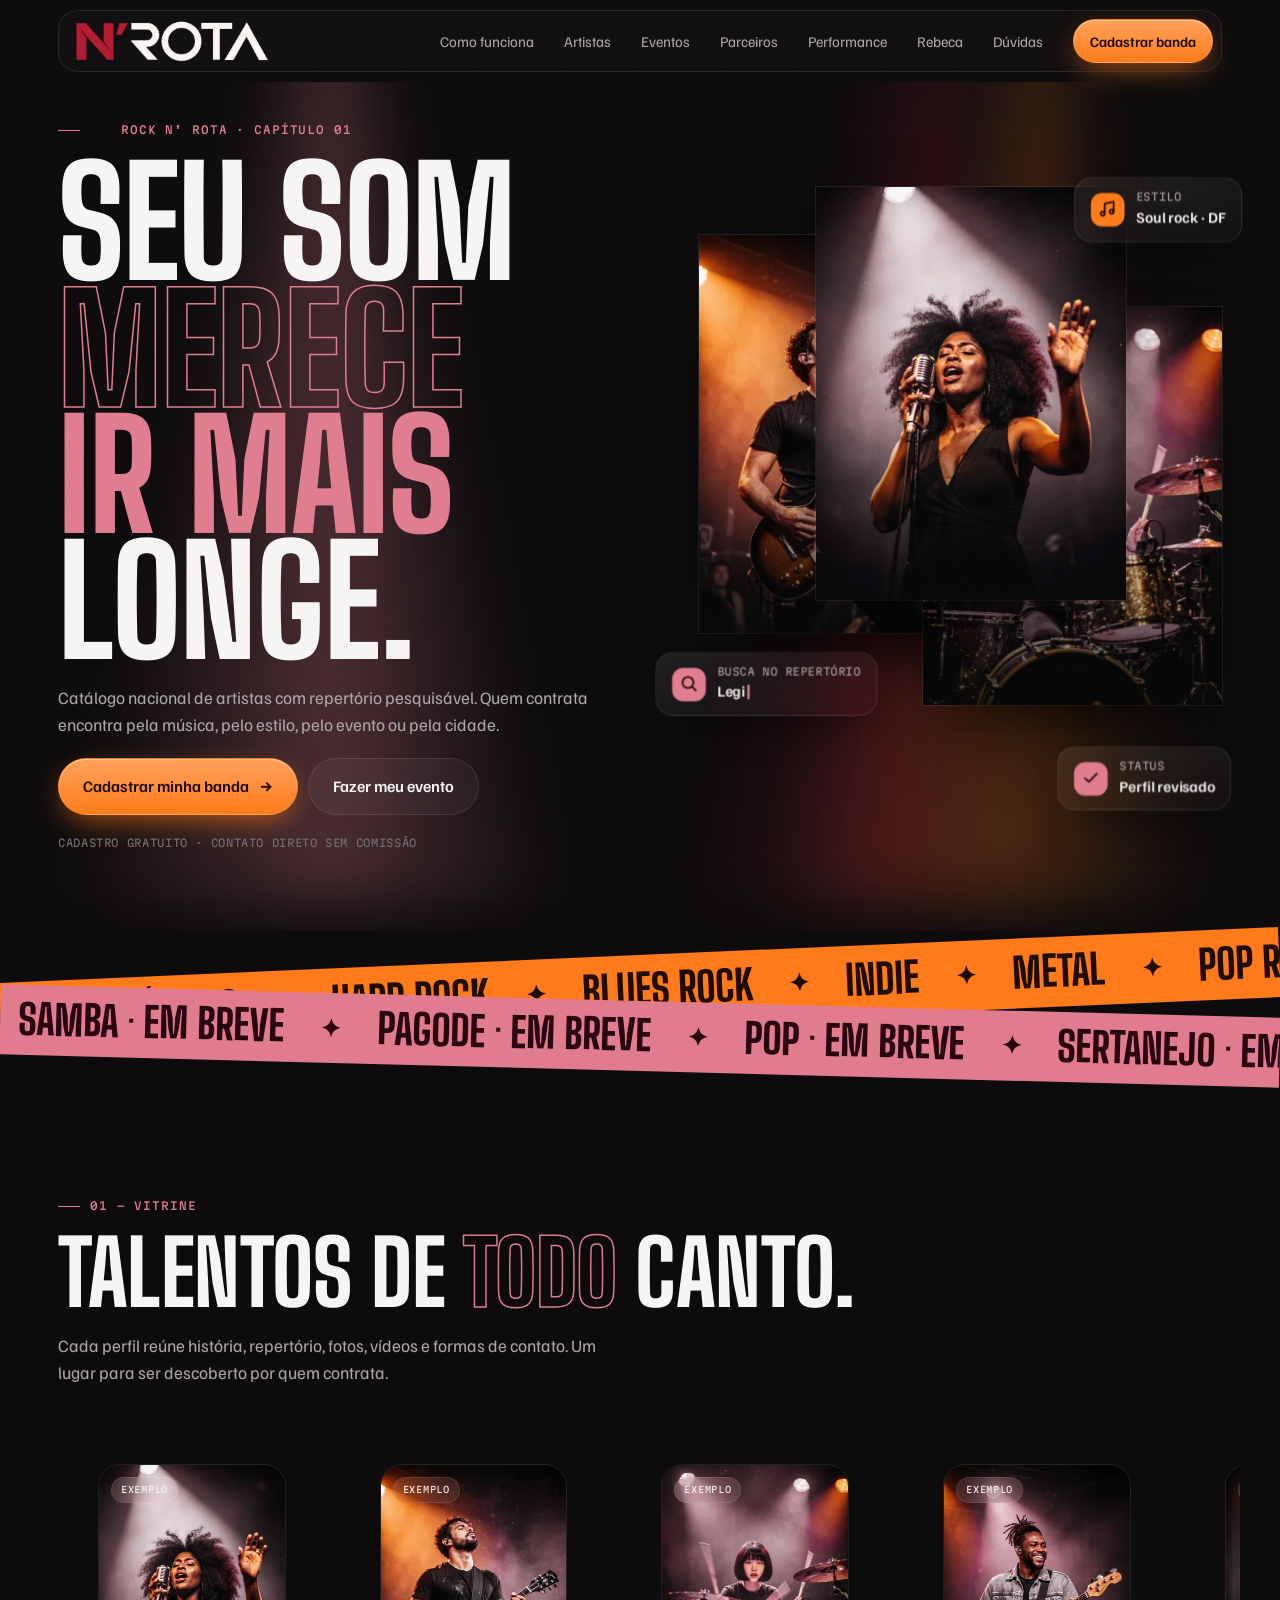
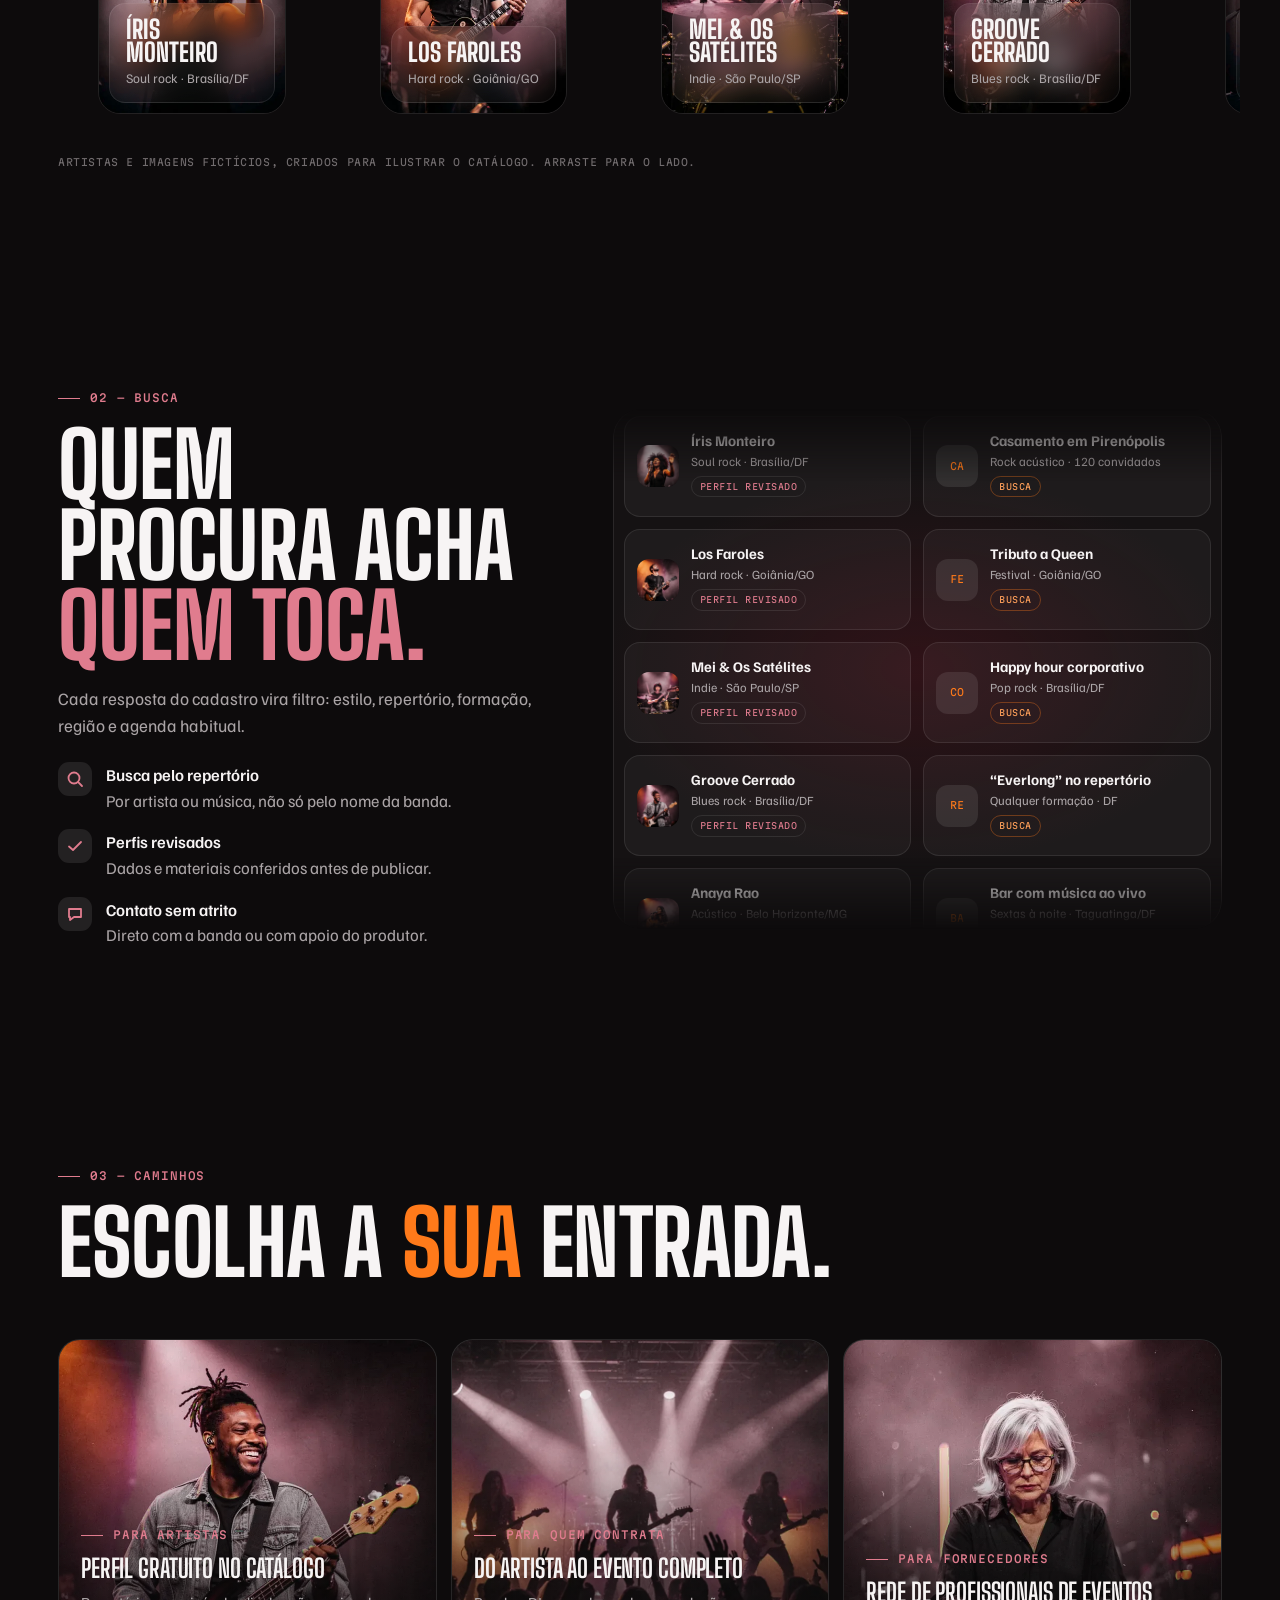
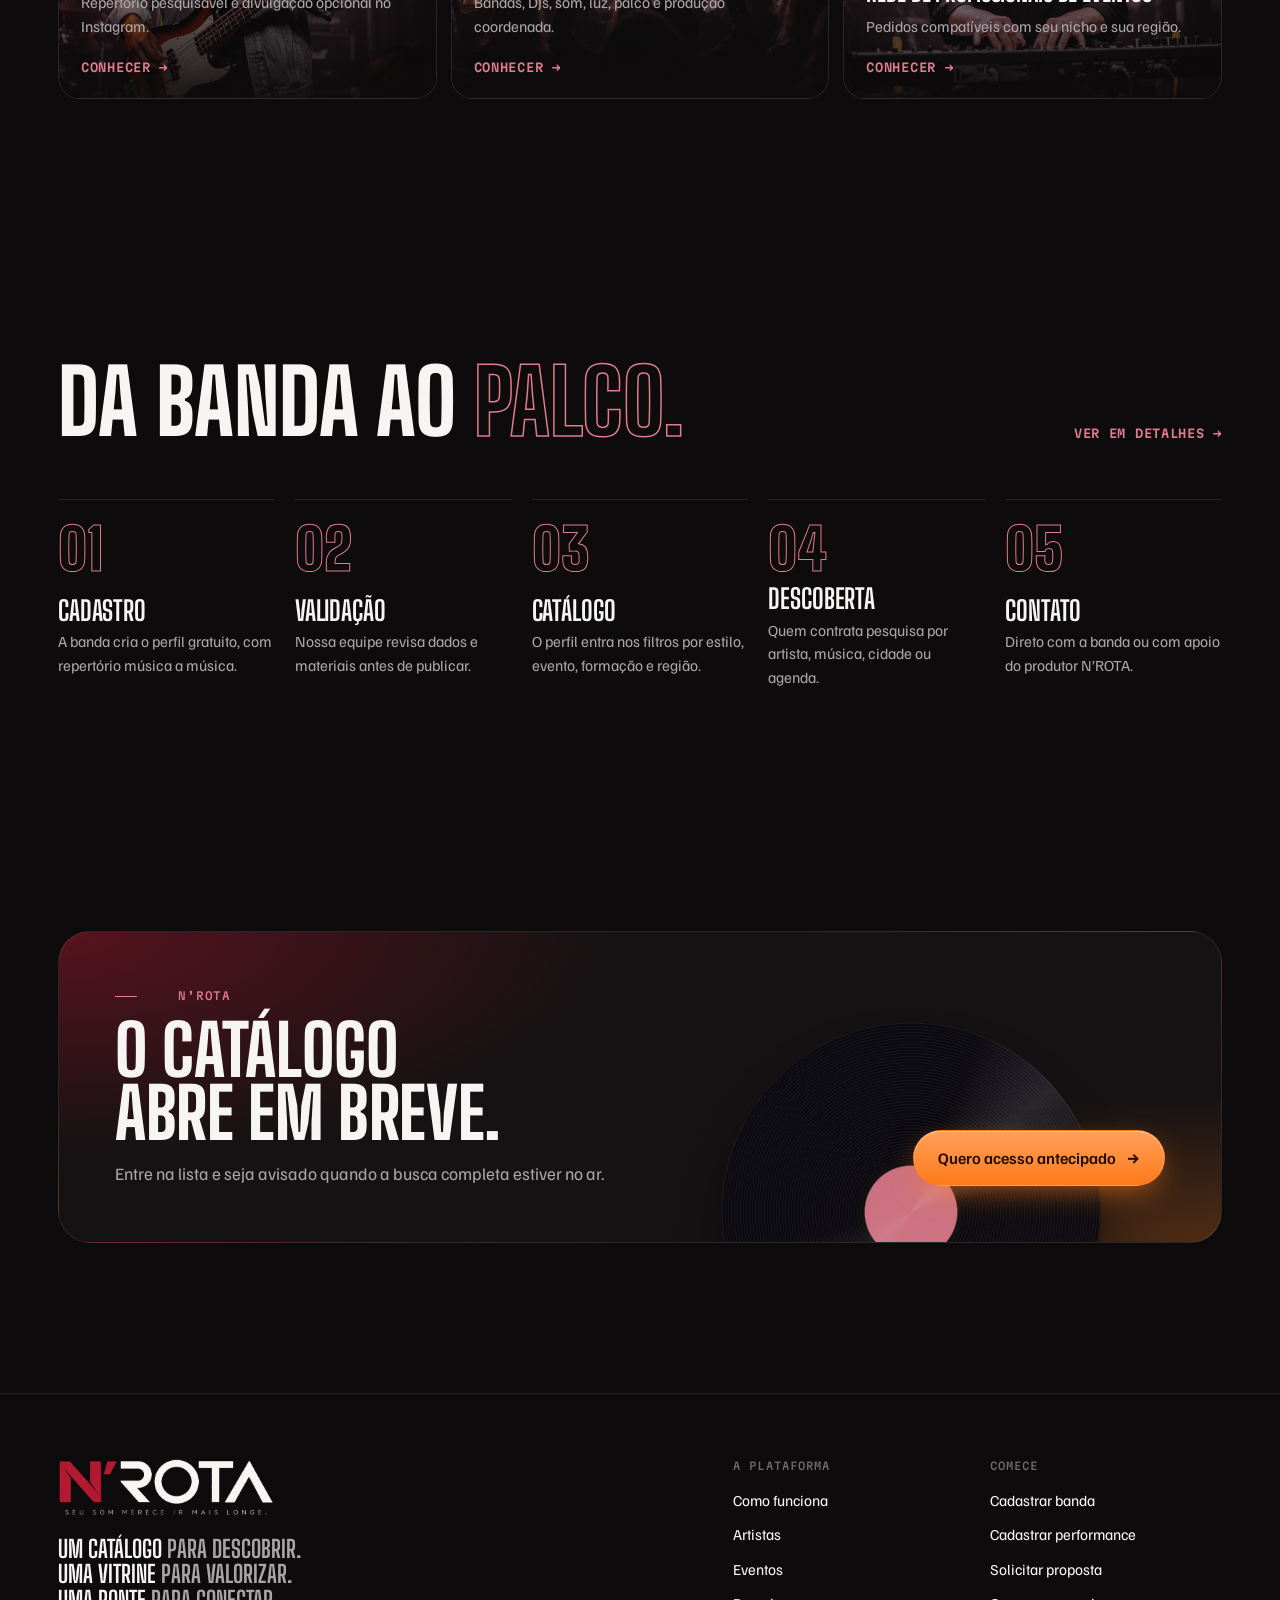
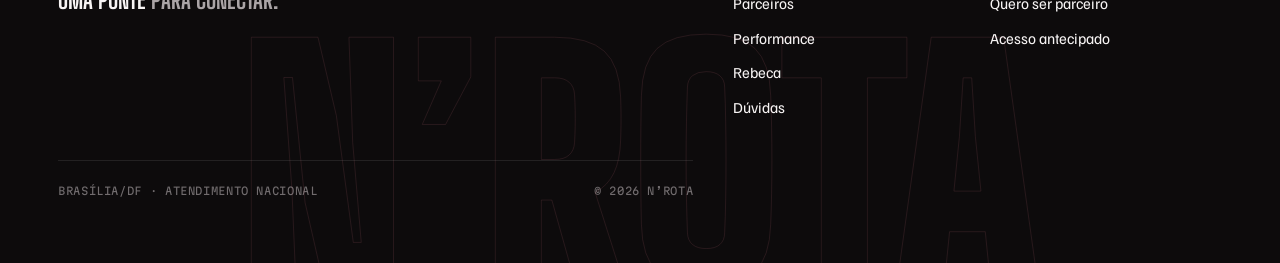
==== commit facd876b: "Página Performance e formulário, paleta vinho/branco/cinza Co-Authored-By: Claude Sonnet 5.5 <norepl" ====
--- a/index.html
+++ b/index.html
@@ -5,7 +5,7 @@
 <meta name="viewport" content="width=device-width,initial-scale=1,viewport-fit=cover">
 <title>N’ROTA</title>
 <meta name="claude:viewport-fit-sides" content="cover">
-<meta name="theme-color" content="#07060a">
+<meta name="theme-color" content="#0d0b0c">
 <meta name="description" content="N’ROTA: catálogo, divulgação e contratação musical. Cadastro gratuito para artistas.">
 <link rel="preconnect" href="https://fonts.googleapis.com"><link rel="preconnect" href="https://fonts.gstatic.com" crossorigin><link rel="stylesheet" href="https://fonts.googleapis.com/css2?family=Big+Shoulders+Display:wght@700;800;900&family=Familjen+Grotesk:wght@400;500;600&family=Martian+Mono:wght@400;500&display=swap">
 <link rel="stylesheet" href="assets/nrota.css">
--- a/assets/nrota.css
+++ b/assets/nrota.css
@@ -1,8 +1,8 @@
 /* Direção: cartaz de show. Tipo condensado gigante, luz de palco lilás/laranja, fotos em pilha 3D, vidro discreto. Mobile primeiro. */
 :root{
-  --bg:#07060a; --ink:#0e0c13; --glass:rgba(255,255,255,.045); --glass-hi:rgba(255,255,255,.09); --edge:rgba(255,255,255,.09);
-  --fg:#f6f2ff; --muted:#a59db6; --dim:#6d667c;
-  --lilac:#c3a6ff; --violet:#6c3fe0; --lilac-ink:#170b2e;
+  --bg:#0d0b0c; --ink:#151213; --glass:rgba(255,255,255,.045); --glass-hi:rgba(255,255,255,.09); --edge:rgba(255,255,255,.09);
+  --fg:#f7f4f4; --muted:#aaa4a6; --dim:#716c6e;
+  --lilac:#e07c8e; --violet:#8e1428; --lilac-ink:#2a0710;
   --orange:#ff7a1a; --orange-hi:#ffa05a; --orange-ink:#1f0d00;
   --wine:#ae172e; --danger:#ff8a9a;
   --f-display:"Big Shoulders Display","Arial Narrow","Roboto Condensed",Impact,sans-serif;
@@ -57,7 +57,7 @@
 
 /* cabeçalho */
 n-header{display:block;position:sticky;top:env(safe-area-inset-top,0px);z-index:70;padding-block:10px}
-.nav-in{display:flex;align-items:center;gap:16px;border-radius:20px;padding:8px 8px 8px 16px;background:rgba(14,12,19,.62);border:1px solid var(--edge);backdrop-filter:blur(16px);-webkit-backdrop-filter:blur(16px)}
+.nav-in{display:flex;align-items:center;gap:16px;border-radius:20px;padding:8px 8px 8px 16px;background:rgba(21,18,19,.62);border:1px solid var(--edge);backdrop-filter:blur(16px);-webkit-backdrop-filter:blur(16px)}
 .logo{display:block;flex:none;line-height:0}
 .logo img{height:32px;width:auto}
 .nav-links{display:none}
@@ -66,7 +66,7 @@
 .burger i{display:block;width:18px;height:2px;background:var(--fg);border-radius:2px;transition:transform .3s var(--ease),opacity .2s;box-shadow:0 6px 0 var(--fg),0 -6px 0 var(--fg)}
 n-header.open .burger i{transform:rotate(45deg);box-shadow:none}
 n-header.open .burger i::after{content:"";display:block;width:18px;height:2px;background:var(--fg);transform:rotate(-90deg)}
-.menu-panel{position:fixed;inset:0;z-index:-1;padding:calc(110px + env(safe-area-inset-top,0px)) var(--gutter) calc(32px + env(safe-area-inset-bottom,0px));display:flex;flex-direction:column;gap:6px;background:radial-gradient(90% 60% at 80% 0%,rgba(108,63,224,.45),transparent 60%),rgba(7,6,10,.94);backdrop-filter:blur(18px);-webkit-backdrop-filter:blur(18px);opacity:0;visibility:hidden;transition:opacity .35s,visibility .35s}
+.menu-panel{position:fixed;inset:0;z-index:-1;padding:calc(110px + env(safe-area-inset-top,0px)) var(--gutter) calc(32px + env(safe-area-inset-bottom,0px));display:flex;flex-direction:column;gap:6px;background:radial-gradient(90% 60% at 80% 0%,rgba(142,20,40,.45),transparent 60%),rgba(13,11,12,.94);backdrop-filter:blur(18px);-webkit-backdrop-filter:blur(18px);opacity:0;visibility:hidden;transition:opacity .35s,visibility .35s}
 n-header.open .menu-panel{opacity:1;visibility:visible}
 .menu-panel a.big{font-family:var(--f-display);font-weight:800;text-transform:uppercase;font-size:clamp(2.8rem,13vw,4.4rem);line-height:.95;text-decoration:none;color:var(--fg);opacity:0;transform:translateY(26px);transition:opacity .45s var(--ease),transform .45s var(--ease),color .2s;transition-delay:calc(var(--i) * 55ms)}
 .menu-panel a.big[aria-current=page],.menu-panel a.big:hover{color:var(--lilac)}
@@ -83,7 +83,7 @@
 }
 
 /* barra fixa no celular */
-.dock{position:fixed;left:0;right:0;bottom:0;z-index:65;display:grid;grid-template-columns:1fr 1fr;gap:8px;padding:10px max(12px,env(safe-area-inset-right,0px)) calc(10px + env(safe-area-inset-bottom,0px)) max(12px,env(safe-area-inset-left,0px));background:rgba(7,6,10,.7);border-top:1px solid var(--edge);backdrop-filter:blur(16px);-webkit-backdrop-filter:blur(16px);transform:translateY(110%);transition:transform .4s var(--ease)}
+.dock{position:fixed;left:0;right:0;bottom:0;z-index:65;display:grid;grid-template-columns:1fr 1fr;gap:8px;padding:10px max(12px,env(safe-area-inset-right,0px)) calc(10px + env(safe-area-inset-bottom,0px)) max(12px,env(safe-area-inset-left,0px));background:rgba(13,11,12,.7);border-top:1px solid var(--edge);backdrop-filter:blur(16px);-webkit-backdrop-filter:blur(16px);transform:translateY(110%);transition:transform .4s var(--ease)}
 .dock .btn{padding:13px 10px;font-size:.92rem}
 body.past .dock{transform:none}
 body[data-page=form] .dock{display:none}
@@ -101,16 +101,16 @@
 .foot ul a{text-decoration:none;font-size:.95rem}
 .foot ul a:hover{color:var(--lilac)}
 .foot-base{display:flex;justify-content:space-between;gap:12px;flex-wrap:wrap;padding-top:22px;border-top:1px solid var(--edge);font-family:var(--f-mono);font-size:.66rem;letter-spacing:.06em;text-transform:uppercase;color:var(--dim)}
-.giant{position:absolute;left:50%;bottom:-.18em;transform:translateX(-50%);font-family:var(--f-display);font-weight:900;font-size:38vw;line-height:1;color:transparent;-webkit-text-stroke:1px rgba(195,166,255,.12);pointer-events:none;white-space:nowrap}
+.giant{position:absolute;left:50%;bottom:-.18em;transform:translateX(-50%);font-family:var(--f-display);font-weight:900;font-size:38vw;line-height:1;color:transparent;-webkit-text-stroke:1px rgba(224,124,142,.12);pointer-events:none;white-space:nowrap}
 @media (min-width:980px){.foot{grid-template-columns:1.3fr 1fr}footer.site{padding-bottom:64px}.giant{font-size:24vw}}
 
 /* abertura */
 .hero{position:relative;isolation:isolate;padding-block:20px 40px;overflow:hidden}
 .beams{position:absolute;inset:-20% -30% auto;height:900px;z-index:-1;pointer-events:none}
 .beam{position:absolute;top:-10%;width:60%;height:120%;filter:blur(30px);opacity:.55;transform-origin:50% 0;mix-blend-mode:screen;animation:sweep 9s ease-in-out infinite alternate}
-.beam.b1{left:5%;background:conic-gradient(from 168deg at 50% 0,transparent 0deg,rgba(195,166,255,.55) 12deg,transparent 26deg)}
+.beam.b1{left:5%;background:conic-gradient(from 168deg at 50% 0,transparent 0deg,rgba(224,124,142,.55) 12deg,transparent 26deg)}
 .beam.b2{right:0;background:conic-gradient(from 172deg at 50% 0,transparent 0deg,rgba(255,122,26,.42) 10deg,transparent 22deg);animation-duration:11s;animation-delay:-3s}
-.beam.b3{left:35%;background:conic-gradient(from 175deg at 50% 0,transparent 0deg,rgba(108,63,224,.6) 9deg,transparent 18deg);animation-duration:13s}
+.beam.b3{left:35%;background:conic-gradient(from 175deg at 50% 0,transparent 0deg,rgba(142,20,40,.6) 9deg,transparent 18deg);animation-duration:13s}
 @keyframes sweep{from{transform:rotate(-14deg)}to{transform:rotate(14deg)}}
 .hero-grid{display:grid;gap:28px}
 .hero-copy{display:grid;gap:20px;align-content:start}
@@ -125,12 +125,12 @@
 .deck{position:relative;height:clamp(400px,112vw,560px);perspective:1100px;transform-style:preserve-3d}
 .deck .ph{position:absolute;width:56%;aspect-ratio:3/4;border-radius:var(--r);overflow:hidden;box-shadow:0 40px 80px -30px rgba(0,0,0,.9),0 0 0 1px var(--edge);transform-style:preserve-3d;animation:float 7s ease-in-out infinite}
 .deck .ph img{width:100%;height:100%;object-fit:cover}
-.deck .ph::after{content:"";position:absolute;inset:0;background:linear-gradient(180deg,transparent 55%,rgba(7,6,10,.65));pointer-events:none}
+.deck .ph::after{content:"";position:absolute;inset:0;background:linear-gradient(180deg,transparent 55%,rgba(13,11,12,.65));pointer-events:none}
 .deck .p1{left:2%;top:8%;--r:-9deg;--z:-60px;animation-delay:-1s}
 .deck .p2{left:24%;top:0;width:58%;--r:3deg;--z:40px;z-index:2;animation-duration:8s}
 .deck .p3{right:0;top:20%;--r:11deg;--z:-20px;animation-delay:-3s;animation-duration:9s}
 @keyframes float{0%,100%{transform:translate3d(0,0,var(--z)) rotate(var(--r)) rotateY(calc(var(--r) * -1.4))}50%{transform:translate3d(0,-14px,var(--z)) rotate(calc(var(--r) * .8)) rotateY(calc(var(--r) * -1))}}
-.chip-f{position:absolute;z-index:3;display:flex;align-items:center;gap:10px;padding:10px 14px;border-radius:16px;font-size:.84rem;box-shadow:0 20px 40px -20px rgba(0,0,0,.8);animation:bob 6s ease-in-out infinite}
+.chip-f{position:absolute;z-index:3;transform:translate3d(0,0,120px);display:flex;align-items:center;gap:10px;padding:10px 14px;border-radius:16px;font-size:.84rem;box-shadow:0 20px 40px -20px rgba(0,0,0,.8);animation:bob 6s ease-in-out infinite}
 .chip-f small{display:block;font-family:var(--f-mono);font-size:.58rem;letter-spacing:.08em;text-transform:uppercase;color:var(--muted)}
 .chip-f strong{font-weight:600}
 .chip-f .dot{width:30px;height:30px;border-radius:10px;display:grid;place-items:center;background:var(--lilac);color:var(--lilac-ink);flex:none}
@@ -140,7 +140,7 @@
 .chip-f.c3{right:4%;bottom:2%;animation-delay:-4s}
 .caret{display:inline-block;width:2px;height:1em;background:var(--lilac);vertical-align:-2px;margin-left:2px;animation:blink 1s steps(1) infinite}
 @keyframes blink{50%{opacity:0}}
-@keyframes bob{0%,100%{transform:translateY(0)}50%{transform:translateY(-10px)}}
+@keyframes bob{0%,100%{transform:translate3d(0,0,120px)}50%{transform:translate3d(0,-10px,120px)}}
 @media (min-width:980px){
   .hero{padding-block:40px 80px}
   .hero-grid{grid-template-columns:1.05fr .95fr;align-items:center;gap:40px}
@@ -175,20 +175,20 @@
 @media (min-width:980px){.snap.fit{grid-auto-flow:row;grid-template-columns:repeat(3,1fr);overflow:visible;margin-inline:0;padding-inline:0}}
 
 .card{position:relative;display:flex;flex-direction:column;gap:12px;padding:24px;border-radius:var(--r);background:linear-gradient(160deg,rgba(255,255,255,.06),rgba(255,255,255,.015));border:1px solid var(--edge);min-width:0;transition:transform .35s var(--ease),border-color .3s;transform:perspective(900px) rotateX(var(--rx,0)) rotateY(var(--ry,0))}
-.card:hover{border-color:rgba(195,166,255,.35)}
+.card:hover{border-color:rgba(224,124,142,.35)}
 .card p,.card li{color:var(--muted);font-size:.96rem}
 .card .label{margin-bottom:2px}
 .card ul{margin:0;padding:0;list-style:none;display:grid;gap:7px}
 .card ul li{padding-left:18px;position:relative}
 .card ul li::before{content:"";position:absolute;left:0;top:.62em;width:8px;height:2px;background:var(--orange)}
 .card h3 small{display:block;margin-top:8px;font-family:var(--f-mono);font-weight:500;font-size:.62rem;letter-spacing:.08em;color:var(--orange)}
-.card .num{font-family:var(--f-display);font-weight:900;font-size:4.2rem;line-height:.8;color:transparent;-webkit-text-stroke:1px rgba(195,166,255,.5)}
+.card .num{font-family:var(--f-display);font-weight:900;font-size:4.2rem;line-height:.8;color:transparent;-webkit-text-stroke:1px rgba(224,124,142,.5)}
 a.card{text-decoration:none}
 a.card .more{margin-top:auto;padding-top:10px}
 .card.photo{padding:0;overflow:hidden;min-height:360px;justify-content:flex-end}
 .card.photo img{position:absolute;inset:0;width:100%;height:100%;object-fit:cover;transition:transform .8s var(--ease)}
 .card.photo:hover img{transform:scale(1.06)}
-.card.photo::before{content:"";position:absolute;inset:0;z-index:1;background:linear-gradient(180deg,rgba(7,6,10,.05) 30%,rgba(7,6,10,.92))}
+.card.photo::before{content:"";position:absolute;inset:0;z-index:1;background:linear-gradient(180deg,rgba(13,11,12,.05) 30%,rgba(13,11,12,.92))}
 .card.photo .in{position:relative;z-index:2;display:grid;gap:10px;padding:22px}
 .card.dash{background:transparent;border-style:dashed}
 .card.hl{border-color:rgba(255,122,26,.6);background:linear-gradient(160deg,rgba(255,122,26,.16),rgba(255,255,255,.02) 60%)}
@@ -216,7 +216,7 @@
 .ticks li{display:grid;grid-template-columns:34px 1fr;gap:14px;align-items:start;color:var(--muted)}
 .ticks li b{display:block;color:var(--fg);font-weight:600}
 .ticks .ico{width:34px;height:34px;border-radius:11px;display:grid;place-items:center;background:var(--glass-hi);color:var(--lilac)}
-.stage{position:relative;display:grid;grid-template-columns:1fr;gap:12px;height:440px;overflow:hidden;padding:0 10px;border-radius:28px;border:1px solid var(--edge);background:radial-gradient(70% 50% at 50% 50%,rgba(108,63,224,.22),transparent 75%),var(--ink);-webkit-mask-image:linear-gradient(transparent,#000 14%,#000 86%,transparent);mask-image:linear-gradient(transparent,#000 14%,#000 86%,transparent)}
+.stage{position:relative;display:grid;grid-template-columns:1fr;gap:12px;height:440px;overflow:hidden;padding:0 10px;border-radius:28px;border:1px solid var(--edge);background:radial-gradient(70% 50% at 50% 50%,rgba(142,20,40,.22),transparent 75%),var(--ink);-webkit-mask-image:linear-gradient(transparent,#000 14%,#000 86%,transparent);mask-image:linear-gradient(transparent,#000 14%,#000 86%,transparent)}
 .lane{min-width:0}
 .lane.rev{display:none}
 .lane-track{display:grid;gap:12px;padding-block:6px;animation:lane 30s linear infinite}
@@ -252,7 +252,7 @@
 .example span{color:var(--lilac)}
 
 /* faixa final com vinil */
-.band{position:relative;overflow:hidden;display:grid;gap:22px;padding:34px 26px;border-radius:32px;border:1px solid var(--edge);background:radial-gradient(80% 120% at 0% 0%,rgba(108,63,224,.55),transparent 60%),radial-gradient(60% 80% at 100% 100%,rgba(255,122,26,.25),transparent 60%),var(--ink)}
+.band{position:relative;overflow:hidden;display:grid;gap:22px;padding:34px 26px;border-radius:32px;border:1px solid var(--edge);background:radial-gradient(80% 120% at 0% 0%,rgba(142,20,40,.55),transparent 60%),radial-gradient(60% 80% at 100% 100%,rgba(255,122,26,.25),transparent 60%),var(--ink)}
 .band>div{position:relative;z-index:2;display:grid;gap:14px;max-width:560px}
 .band h2{font-size:clamp(2.4rem,9vw,4.4rem)}
 .band .ctas{position:relative;z-index:2}
@@ -266,7 +266,7 @@
 .phero .bg{position:absolute;inset:0;z-index:-2}
 .phero .bg img{width:100%;height:100%;object-fit:cover;object-position:50% 25%;transform:scale(1.08);animation:drift 18s ease-in-out infinite alternate}
 @keyframes drift{to{transform:scale(1.16) translate3d(-2%,-2%,0)}}
-.phero::before{content:"";position:absolute;inset:0;z-index:-1;background:linear-gradient(180deg,rgba(7,6,10,.35),rgba(7,6,10,.55) 40%,var(--bg) 96%),linear-gradient(90deg,rgba(7,6,10,.7),transparent 70%)}
+.phero::before{content:"";position:absolute;inset:0;z-index:-1;background:linear-gradient(180deg,rgba(13,11,12,.35),rgba(13,11,12,.55) 40%,var(--bg) 96%),linear-gradient(90deg,rgba(13,11,12,.7),transparent 70%)}
 .phero .wrap{display:grid;gap:18px;width:100%}
 .phero h1{font-size:clamp(3.2rem,15vw,8rem)}
 .phero .credit{font-family:var(--f-mono);font-size:.56rem;letter-spacing:.08em;text-transform:uppercase;color:var(--dim)}
@@ -282,7 +282,7 @@
 .faq-group{display:grid;gap:16px;margin-bottom:48px}
 .faq-group h2{font-size:clamp(2rem,7vw,3rem)}
 .faq details{border-radius:18px;border:1px solid var(--edge);background:var(--glass);transition:border-color .2s}
-.faq details[open]{border-color:rgba(195,166,255,.35)}
+.faq details[open]{border-color:rgba(224,124,142,.35)}
 .faq summary{list-style:none;cursor:pointer;padding:18px 56px 18px 20px;font-weight:600;font-size:1.02rem;position:relative}
 .faq summary::-webkit-details-marker{display:none}
 .faq summary::after{content:"+";position:absolute;right:16px;top:50%;width:30px;height:30px;margin-top:-15px;border-radius:50%;display:grid;place-items:center;background:var(--glass-hi);color:var(--orange);font-size:1.2rem;transition:transform .3s var(--ease)}
@@ -298,7 +298,7 @@
 .form-page{display:grid;gap:20px;padding-block:18px 40px}
 .form-aside{position:relative;display:grid;gap:14px;padding:24px;border-radius:28px;overflow:hidden;border:1px solid var(--edge);isolation:isolate}
 .form-aside::before{content:"";position:absolute;inset:0;z-index:-1;background:var(--aside-img,none) center 25%/cover;opacity:.32;filter:saturate(1.1)}
-.form-aside::after{content:"";position:absolute;inset:0;z-index:-1;background:linear-gradient(180deg,rgba(7,6,10,.3),rgba(7,6,10,.9))}
+.form-aside::after{content:"";position:absolute;inset:0;z-index:-1;background:linear-gradient(180deg,rgba(13,11,12,.3),rgba(13,11,12,.9))}
 .form-aside h1{font-size:clamp(2.8rem,12vw,4.6rem)}
 .form-aside .label{color:var(--orange)}
 .steplist{list-style:none;margin:6px 0 0;padding:0;display:none;gap:2px;counter-reset:fs}
@@ -310,7 +310,7 @@
 .steplist .cur button{color:var(--fg);background:var(--glass-hi)}
 .steplist .cur button::before{background:var(--orange);color:var(--orange-ink);border-color:var(--orange)}
 .steplist button:disabled{cursor:default}
-.aside-note{display:none;font-size:.86rem;color:var(--muted);padding:12px 14px;border:1px solid var(--edge);border-radius:14px;background:rgba(7,6,10,.5)}
+.aside-note{display:none;font-size:.86rem;color:var(--muted);padding:12px 14px;border:1px solid var(--edge);border-radius:14px;background:rgba(13,11,12,.5)}
 .form-card{border:1px solid var(--edge);border-radius:28px;background:linear-gradient(160deg,rgba(255,255,255,.05),rgba(255,255,255,.01));min-width:0}
 .form-card .prog{display:grid;gap:8px;padding:18px 20px 0}
 .prog-bar{display:flex;gap:4px}
@@ -319,7 +319,7 @@
 .prog-txt{font-family:var(--f-mono);font-size:.62rem;letter-spacing:.06em;text-transform:uppercase;color:var(--muted);display:flex;justify-content:space-between;gap:12px}
 .prog-txt b{color:var(--fg);font-weight:500}
 .f-body{padding:22px 20px}
-.f-foot{position:sticky;bottom:0;z-index:5;display:flex;gap:10px;align-items:center;padding:12px 16px calc(12px + env(safe-area-inset-bottom,0px));border-top:1px solid var(--edge);background:rgba(14,12,19,.86);backdrop-filter:blur(14px);-webkit-backdrop-filter:blur(14px);border-radius:0 0 28px 28px}
+.f-foot{position:sticky;bottom:0;z-index:5;display:flex;gap:10px;align-items:center;padding:12px 16px calc(12px + env(safe-area-inset-bottom,0px));border-top:1px solid var(--edge);background:rgba(21,18,19,.86);backdrop-filter:blur(14px);-webkit-backdrop-filter:blur(14px);border-radius:0 0 28px 28px}
 .f-foot .save{font-family:var(--f-mono);font-size:.58rem;letter-spacing:.04em;text-transform:uppercase;color:var(--dim);max-width:16ch}
 .f-foot .act{display:flex;gap:8px;margin-left:auto}
 @media (min-width:980px){
@@ -348,27 +348,27 @@
 .hint{font-size:.82rem;color:var(--muted)}
 .err{font-size:.82rem;color:var(--danger)}
 .err:empty{display:none}
-input[type=text],input[type=email],input[type=tel],input[type=number],input[type=date],input[type=time],select,textarea{width:100%;background:rgba(7,6,10,.6);border:1px solid var(--edge);border-radius:14px;padding:14px 15px;font:inherit;font-size:16px;color:var(--fg);transition:border-color .2s,box-shadow .2s}
+input[type=text],input[type=email],input[type=tel],input[type=number],input[type=date],input[type=time],select,textarea{width:100%;background:rgba(13,11,12,.6);border:1px solid var(--edge);border-radius:14px;padding:14px 15px;font:inherit;font-size:16px;color:var(--fg);transition:border-color .2s,box-shadow .2s}
 textarea{min-height:100px;resize:vertical}
 input::placeholder,textarea::placeholder{color:var(--dim)}
-input:focus,select:focus,textarea:focus{outline:none;border-color:var(--lilac);box-shadow:0 0 0 4px rgba(195,166,255,.16)}
+input:focus,select:focus,textarea:focus{outline:none;border-color:var(--lilac);box-shadow:0 0 0 4px rgba(224,124,142,.16)}
 .fld.bad input,.fld.bad select,.fld.bad textarea,.fld.bad .opts,.fld.bad .tags{border-color:var(--danger)}
 .fld.bad{animation:shake .35s}
 @keyframes shake{25%{transform:translateX(-5px)}75%{transform:translateX(5px)}}
 .opts{display:flex;flex-wrap:wrap;gap:8px;border:1px solid transparent;border-radius:14px}
 .opt{position:relative}
 .opt input{position:absolute;opacity:0;inset:0;cursor:pointer;margin:0}
-.opt span{display:inline-block;padding:10px 15px;border-radius:99px;border:1px solid var(--edge);background:rgba(7,6,10,.4);font-size:.92rem;color:var(--muted);transition:all .2s var(--ease)}
+.opt span{display:inline-block;padding:10px 15px;border-radius:99px;border:1px solid var(--edge);background:rgba(13,11,12,.4);font-size:.92rem;color:var(--muted);transition:all .2s var(--ease)}
 .opt input:checked+span{background:var(--lilac);border-color:var(--lilac);color:var(--lilac-ink);font-weight:600;transform:scale(1.03)}
 .opt input:focus-visible+span{outline:2px solid var(--orange);outline-offset:2px}
-.check{display:grid;grid-template-columns:22px 1fr;gap:12px;align-items:start;padding:15px;border:1px solid var(--edge);border-radius:16px;background:rgba(7,6,10,.4);font-size:.94rem;cursor:pointer}
+.check{display:grid;grid-template-columns:22px 1fr;gap:12px;align-items:start;padding:15px;border:1px solid var(--edge);border-radius:16px;background:rgba(13,11,12,.4);font-size:.94rem;cursor:pointer}
 .check input{width:20px;height:20px;margin:1px 0 0;accent-color:var(--orange)}
 .check small{display:block;color:var(--muted);font-size:.82rem;margin-top:4px}
 .note{grid-column:span 2;padding:14px 16px;border-left:3px solid var(--orange);background:var(--glass);border-radius:0 14px 14px 0;font-size:.9rem;color:var(--muted)}
 .sub{grid-column:span 2;font-family:var(--f-mono);font-size:.66rem;letter-spacing:.1em;text-transform:uppercase;color:var(--lilac);padding-top:6px}
 .multi{display:grid;gap:10px}
 @media (min-width:640px){.multi{grid-template-columns:1fr 1fr}}
-.tags{display:flex;flex-wrap:wrap;gap:6px;padding:8px;background:rgba(7,6,10,.6);border:1px solid var(--edge);border-radius:14px}
+.tags{display:flex;flex-wrap:wrap;gap:6px;padding:8px;background:rgba(13,11,12,.6);border:1px solid var(--edge);border-radius:14px}
 .tags input{flex:1;min-width:140px;border:0!important;background:none!important;box-shadow:none!important;padding:8px!important}
 .tag{display:inline-flex;align-items:center;gap:6px;padding:6px 6px 6px 12px;border-radius:99px;background:var(--glass-hi);font-size:.88rem}
 .tag button{border:0;background:none;color:var(--muted);width:22px;height:22px;border-radius:50%;line-height:1}
@@ -378,7 +378,7 @@
 .row-h{display:none}
 @media (min-width:760px){.row{grid-template-columns:1.3fr 1.2fr .8fr 1fr 40px;padding:0;border:0}.row .rm{grid-column:auto;width:40px;height:46px}.row-h{display:grid;font-family:var(--f-mono);font-size:.58rem;letter-spacing:.06em;color:var(--dim);text-transform:uppercase}}
 .add{justify-self:start;background:none;border:1px dashed var(--edge);border-radius:12px;padding:11px 16px;color:var(--orange);font-weight:600;font-size:.9rem}
-input[type=file]{width:100%;font-size:.88rem;color:var(--muted);padding:14px;border:1px dashed var(--edge);border-radius:14px;background:rgba(7,6,10,.4)}
+input[type=file]{width:100%;font-size:.88rem;color:var(--muted);padding:14px;border:1px dashed var(--edge);border-radius:14px;background:rgba(13,11,12,.4)}
 input[type=file]::file-selector-button{font:inherit;font-weight:600;margin-right:12px;border:0;border-radius:99px;padding:8px 14px;background:var(--glass-hi);color:var(--fg);cursor:pointer}
 .done{display:grid;gap:18px;justify-items:start;padding-block:12px}
 .done .ico{width:64px;height:64px;border-radius:20px;display:grid;place-items:center;background:linear-gradient(135deg,var(--lilac),var(--orange));color:var(--lilac-ink);animation:pop .6s var(--ease)}
@@ -391,3 +391,46 @@
   html{scroll-behavior:auto}
   .js [data-reveal]{opacity:1;transform:none}
 }
+
+/* Perfil */
+.perfil{display:grid;gap:34px;padding-top:calc(96px + env(safe-area-inset-top,0px));padding-bottom:40px;align-items:center}
+.perfil-foto{position:relative;margin:0;aspect-ratio:3/4;max-width:460px;width:100%;justify-self:center;border-radius:var(--r);overflow:hidden;box-shadow:0 50px 90px -30px rgba(142,20,40,.55),0 0 0 1px var(--edge);transform:perspective(1100px) rotateX(var(--rx,0)) rotateY(var(--ry,0));transition:transform .4s var(--ease)}
+.perfil-foto img{width:100%;height:100%;object-fit:cover}
+.perfil-foto::after{content:"";position:absolute;inset:0;background:linear-gradient(180deg,transparent 60%,rgba(13,11,12,.7));pointer-events:none}
+.perfil-tag{position:absolute;left:14px;bottom:14px;z-index:2;padding:8px 14px;border-radius:99px;font-family:var(--f-mono);font-size:.66rem;letter-spacing:.06em;text-transform:uppercase}
+.perfil-txt{display:grid;gap:20px;min-width:0}
+.perfil-txt h1{font-size:clamp(3.4rem,15vw,7.4rem)}
+.perfil-txt h1 span{display:block}
+.fatos{display:grid;gap:0;margin:0;border-top:1px solid var(--edge)}
+.fatos div{display:flex;justify-content:space-between;gap:16px;padding:13px 0;border-bottom:1px solid var(--edge)}
+.fatos dt{font-family:var(--f-mono);font-size:.68rem;letter-spacing:.08em;text-transform:uppercase;color:var(--dim)}
+.fatos dd{margin:0;text-align:right}
+.citacao{margin:0 0 48px;font-family:var(--f-display);font-weight:800;text-transform:uppercase;font-size:clamp(2rem,8vw,4.4rem);line-height:.95;color:var(--lilac);text-wrap:balance}
+.citacao cite{display:block;margin-top:16px;font:500 .72rem/1 var(--f-mono);letter-spacing:.08em;color:var(--orange)}
+.duo{display:grid;gap:14px;grid-template-columns:1fr 1fr}
+.duo-f{margin:0;aspect-ratio:3/4;border-radius:var(--r);overflow:hidden;box-shadow:0 0 0 1px var(--edge)}
+.duo-f:nth-child(2){margin-top:28px}
+.duo-f img{width:100%;height:100%;object-fit:cover;transition:transform .8s var(--ease)}
+.duo-f:hover img{transform:scale(1.05)}
+@media (min-width:900px){.perfil{grid-template-columns:.9fr 1.1fr;gap:70px;padding-top:150px}.duo{gap:26px;max-width:900px;margin:0 auto}.duo-f:nth-child(2){margin-top:60px}}
+
+/* Performance */
+.perf{display:grid;gap:30px;padding-top:calc(96px + env(safe-area-inset-top,0px));padding-bottom:30px;align-items:center}
+.perf-txt{display:grid;gap:20px;min-width:0}
+.perf-txt h1{font-size:clamp(3.4rem,15vw,7.4rem)}
+.perf-txt h1 span{display:block}
+.juggle{position:relative;width:300px;height:260px;justify-self:center;perspective:700px}
+.juggle .b{position:absolute;left:0;top:0;width:34px;height:34px;margin:-17px 0 0 -17px;border-radius:50%;offset-path:path("M150 110 C 230 -10 300 60 270 120 C 240 180 170 160 150 110 C 130 60 60 40 30 100 C 0 160 70 230 150 110 Z");offset-rotate:0deg;animation:orbit 6s linear infinite;box-shadow:inset -6px -8px 14px rgba(0,0,0,.45),0 14px 24px -8px rgba(0,0,0,.8)}
+.juggle .b1{background:radial-gradient(circle at 30% 28%,#ffc08a,var(--orange) 55%,#a33f00)}
+.juggle .b2{background:radial-gradient(circle at 30% 28%,#fff,#cfc9ca 60%,#7c7678);animation-delay:-1.2s}
+.juggle .b3{background:radial-gradient(circle at 30% 28%,#e8788a,var(--wine) 60%,#4d0a15);animation-delay:-2.4s}
+.juggle .b4{background:radial-gradient(circle at 30% 28%,#bdb7b9,#6e686a 60%,#2e2a2b);animation-delay:-3.6s}
+.juggle .b5{background:radial-gradient(circle at 30% 28%,#ffc08a,var(--orange) 55%,#a33f00);animation-delay:-4.8s}
+@keyframes orbit{to{offset-distance:100%}}
+.juggle .ring{position:absolute;border-radius:50%;border:2px solid var(--lilac);opacity:.55;animation:spin 9s linear infinite}
+.juggle .r1{width:220px;height:220px;left:40px;top:10px;transform:rotateX(68deg)}
+.juggle .r2{width:140px;height:140px;left:80px;top:50px;border-color:var(--orange);animation-direction:reverse;animation-duration:7s}
+@keyframes spin{from{transform:rotateX(68deg) rotateZ(0)}to{transform:rotateX(68deg) rotateZ(360deg)}}
+.juggle .hands{position:absolute;left:78px;right:78px;bottom:6px;height:16px;border-radius:99px;background:linear-gradient(90deg,var(--wine),var(--lilac),var(--wine));filter:blur(14px);opacity:.7}
+@media (min-width:900px){.perf{grid-template-columns:1.1fr .9fr;gap:60px;padding-top:150px}.juggle{transform:scale(1.4);transform-origin:center}}
+@media (prefers-reduced-motion:reduce){.juggle .b,.juggle .ring{animation:none}.juggle .b{offset-distance:calc(var(--i,0)*20%)}}
